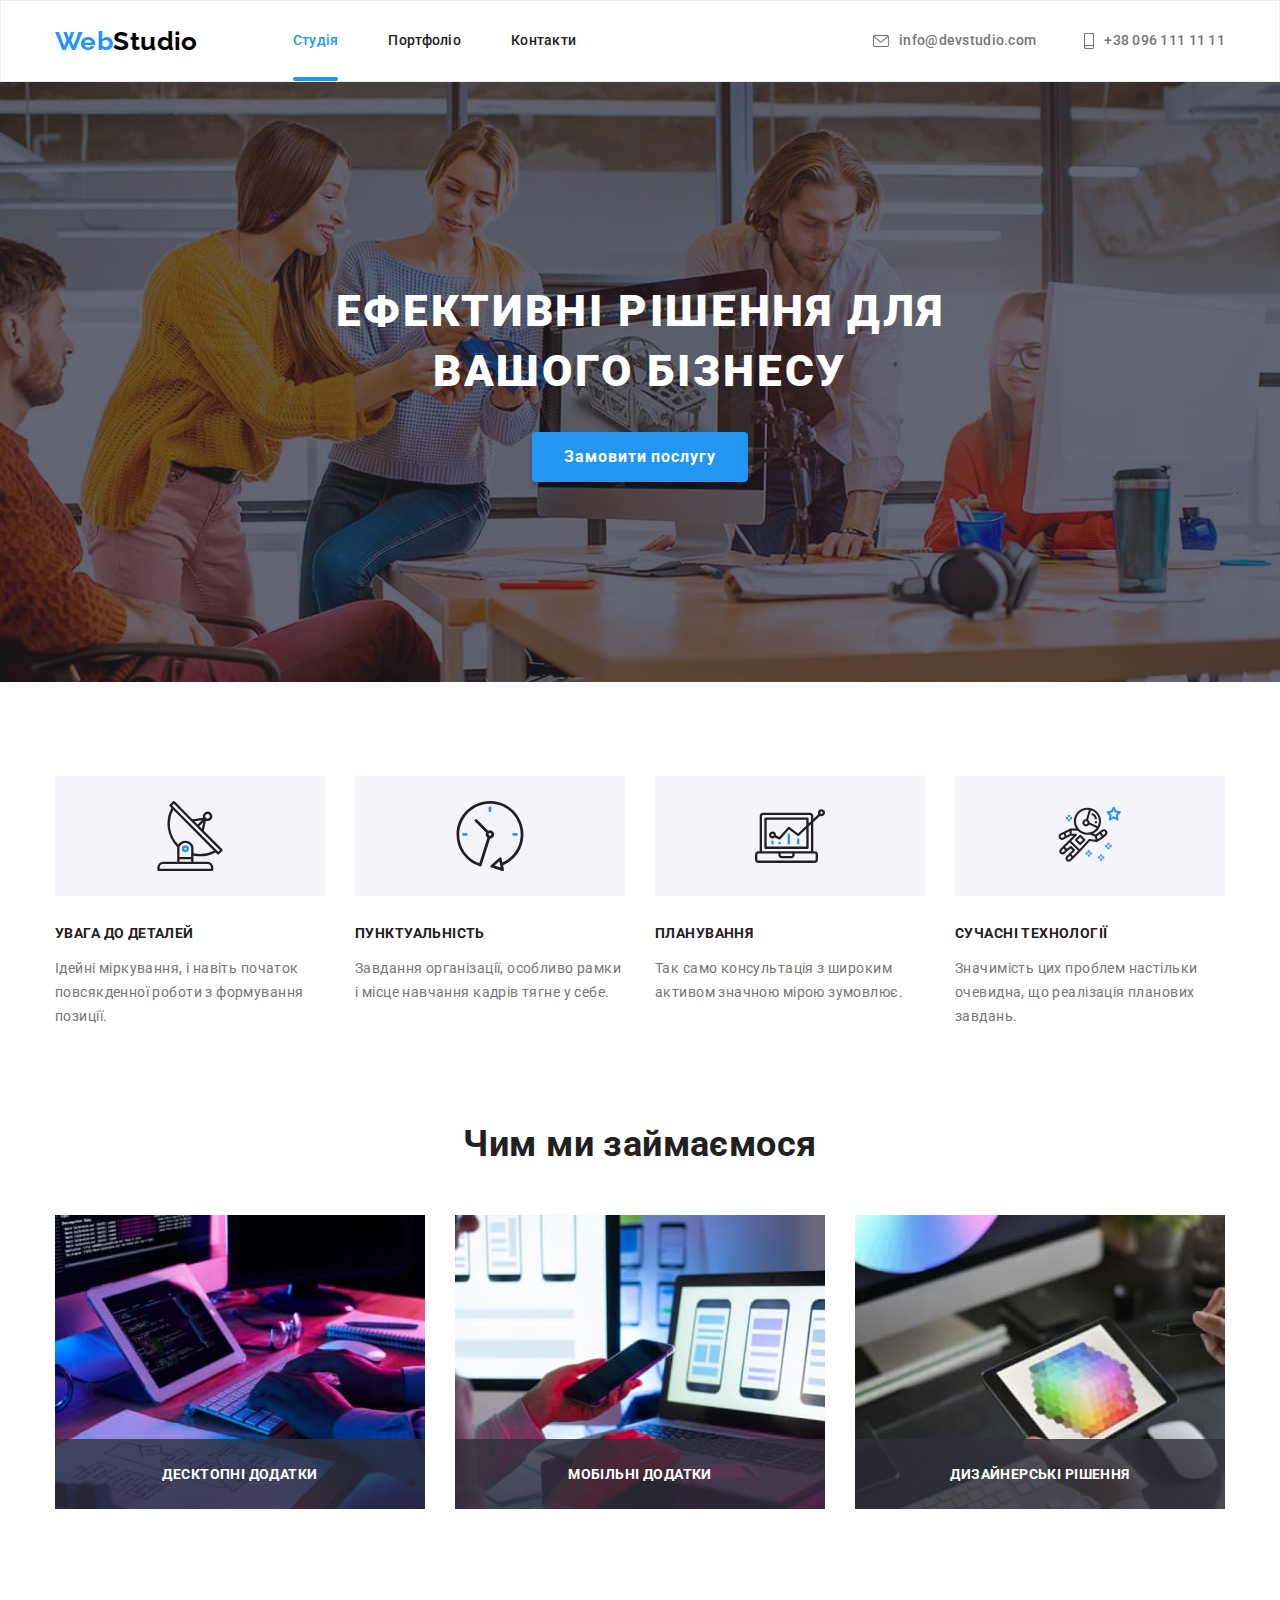
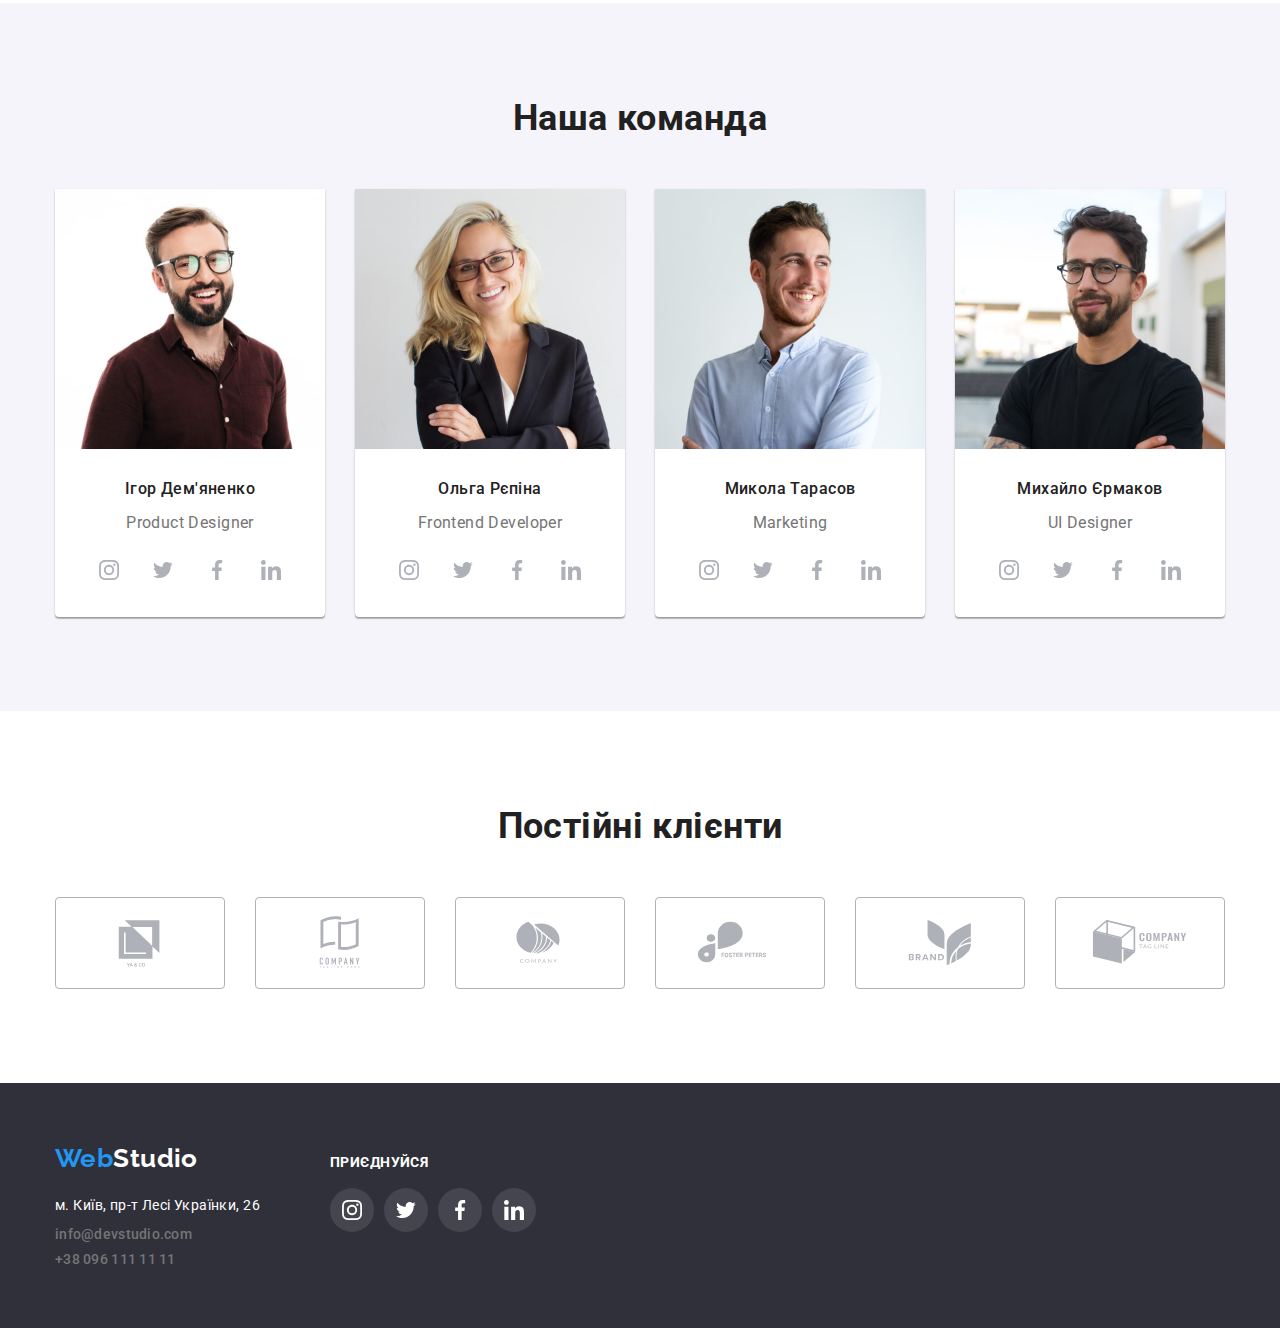
==== index.html @ 2b694356 "Оформнення модального вікна HTML" ====
<!DOCTYPE html>
<html lang="ua">
    <head>
        <meta charset="UTF-8">
        <meta http-equiv="X-UA-Compatible" content="IE=edge">
        <meta name="viewport" content="width=device-width, initial-scale=1.0">
        <title>WebStudio</title>
        <link rel="preconnect" href="https://fonts.googleapis.com">
        <link rel="preconnect" href="https://fonts.gstatic.com" crossorigin>
        <link href="https://fonts.googleapis.com/css2?family=Raleway:wght@700&family=Roboto:wght@400;500;700;900&display=swap" 
        rel="stylesheet">
        <link rel="stylesheet" href="https://cdn.jsdelivr.net/npm/modern-normalize@1.1.0/modern-normalize.min.css">
        <link rel="stylesheet" href="./css/styles.css">
    </head>
    <body>
        <!--Шапка сторінки-->
        <header class="page-header">
            <div class="header-container container page-header-container">
                <nav class="navigation">
                    <a class="logo link" href="./index.html"><span class="accent">Web</span>Studio</a>
                    <ul class="menu">
                        <li class="menu-item"><a class="menu-link link current" href="./index.html">Студія</a></li>
                        <li class="menu-item"><a class="menu-link link" href="./portfolio.html">Портфоліо</a></li>
                        <li class="menu-item"><a class="menu-link link" href="">Контакти</a></li>
                    </ul>
                </nav>
                <ul class="menu-contact">
                    <li class="contact-maill-menu"> 
                        
                        <a class="contact-maill link" href="mailto:info@devstudio.com">
                        <svg class="envelope-maill">
                            <use href="./images/icons.svg#icon-envelope"></use>
                        </svg>
                        info@devstudio.com</a>
                    </li>
                        
                    
                   
                    <li class="contact-maill-menu"> 
                        
                        <a class="contact-phone-number link" href="tel:+380961111111">
                            <svg class="envelope-phone">
                            <use href="./images/icons.svg#icon-smartphone">
    
                            </use>
                        </svg>
                        +38 096 111 11 11</a>
                    </li>
                </ul>
                   
            </div>
            
        </header>
            
        
        
        <main>
            <section class="hero section">
                <div class="container">
                    <h1 class="hero-title">Ефективні рішення для вашого бізнесу</h1>
                    <button class="modal-open-btn" type="button" data-modal-open>Замовити послугу</button> 
                </div>
                    
            </section> 
               
            
            <section class="work section">
                <div class="container">
                    <h2 class="visually-hidden" hidden>Переваги</h2>
                    <ul class="about-work">
                        <li class="about-work-title">
                            <div class="about-title-icon-fon">
                                <svg class="about-title-icon">
                                    <use href="./images/icons.svg#icon-antenna"></use>
        
                                </svg>
                            </div>
                            
                            <h3 class="about-title">Увага до деталей</h3>
                            <p class="about-text">Ідейні міркування, і навіть початок повсякденної роботи з 
                                формування позиції.</p>
                        </li>
                        <li class="about-work-title">
                            <div class="about-title-icon-fon">
                                <svg class="about-title-icon">
                                    <use href="./images/icons.svg#icon-clock"></use>
        
                                </svg>
                            </div>
                            <h3 class="about-title">Пунктуальність</h3>
                            <p class="about-text">Завдання організації, особливо рамки і місце 
                               навчання кадрів тягне у себе.</p>
                        </li>
                        <li class="about-work-title">
                            <div class="about-title-icon-fon">
                                <svg class="about-title-icon">
                                    <use href="./images/icons.svg#icon-diagram"></use>
        
                                </svg>
                            </div>
                            <h3 class="about-title">Планування</h3>
                            <p class="about-text">Так само консультація з широким активом 
                                значною мірою зумовлює.</p>
                        </li>
                        <li class="about-work-title">
                            <div class="about-title-icon-fon">
                                <svg class="about-title-icon">
                                    <use href="./images/icons.svg#icon-astronaut"></use>
        
                                </svg>
                            </div>
                            <h3 class="about-title">Сучасні технології</h3>
                            <p class="about-text">Значимість цих проблем настільки очевидна, 
                               що реалізація планових завдань.</p>
                        </li>
                    </ul>   
                </div>
                
            </section>
            
            <section class="section title-conteiner">  
                <div class="container">
                    <h2 class="section-title">Чим ми займаємося</h2>
                    <ul class="about-section-title">
                       <li class="image-picture">
                           <img class="image picture" src="./images/box-1.jpg" alt="Ноутбук" width="370" height="294">
                           <p class="overlay-text">Десктопні додатки</p>
                    
                                
                       </li>
                       <li class="image-picture">
                          <img class="image picture" src="./images/box-2.jpg" alt="Телефон" width="370" height="294">
                          <p class="overlay-text">Мобільні додатки</p>
                       </li>
                       <li class="image-picture">
                          <img class="image picture" src="./images/box-3.jpg" alt="Планшет" width="370" height="294"> 
                          <p class="overlay-text">Дизайнерські рішення</p>
                        </li>
                    </ul>
                </div> 
                
            </section>    
        
                    
            <section class="team section"> 
                <div class="container">
                    <h2 class="section-title">Наша команда</h2>
                    <ul class="team-title">
                        <li class="team-section-title">
                            <img class="image picture" src="./images/team-1.jpg" alt="Ігор Дем'яненко" width="270" height="260">
                            <h3 class="team-name">Ігор Дем'яненко</h3>
                            <p class="team-position">Product Designer</p>
                            <ul class="social-list">
                                <li class="social-list-item">
                                    <a href="" class="social-list-link">
                                        <svg aria-label="іконка інстаграм" width='20' height='20' class="social-list-icon">
                                          <use href="./images/icons.svg#icon-instagram"></use>
                                        </svg>
                                    </a>
    
                                </li>
                                <li>
                                    <a href="" class="social-list-link">
                                        <svg aria-label="іконка твіттер" width='20' height='20' class="social-list-icon">
                                          <use href="./images/icons.svg#icon-twitter"></use>
                                        </svg>
                                    </a>
                                </li>
                                <li>
                                    <a href="" class="social-list-link">
                                        <svg aria-label="іконка феусбук" width='20' height='20' class="social-list-icon">
                                          <use href="./images/icons.svg#icon-facebook"></use>
                                        </svg>
                                    </a>
                                </li>
                                <li>
                                    <a href="" class="social-list-link">
                                        <svg aria-label="іконка лінкедин" width='20' height='20' class="social-list-icon">
                                          <use href="./images/icons.svg#icon-linkedin"></use>
                                        </svg>
                                    </a>
                                </li>
    
                            </ul>
                        </li>
                        <li class="team-section-title">
                            <img class="image picture" src="./images/team-2.jpg" alt="Ольга Рєпіна" width="270" height="260">
                            <h3 class="team-name">Ольга Рєпіна</h3>
                            <p class="team-position">Frontend Developer</p>
                            <ul class="social-list">
                                <li class="social-list-item">
                                    <a href="" class="social-list-link">
                                        <svg aria-label="іконка інстаграм" width='20' height='20' class="social-list-icon">
                                          <use href="./images/icons.svg#icon-instagram"></use>
                                        </svg>
                                    </a>
    
                                </li>
                                <li>
                                    <a href="" class="social-list-link">
                                        <svg aria-label="іконка твіттер" width='20' height='20' class="social-list-icon">
                                          <use href="./images/icons.svg#icon-twitter"></use>
                                        </svg>
                                    </a>
                                </li>
                                <li>
                                    <a href="" class="social-list-link">
                                        <svg aria-label="іконка феусбук" width='20' height='20' class="social-list-icon">
                                          <use href="./images/icons.svg#icon-facebook"></use>
                                        </svg>
                                    </a>
                                </li>
                                <li>
                                    <a href="" class="social-list-link">
                                        <svg aria-label="іконка лінкедин" width='20' height='20' class="social-list-icon">
                                          <use href="./images/icons.svg#icon-linkedin"></use>
                                        </svg>
                                    </a>
                                </li>
    
                            </ul>
                        </li>
                        <li class="team-section-title">
                            <img class="image picture" src="./images/team-3.jpg" alt="Ольга Рєпіна" width="270" height="260">
                            <h3 class="team-name">Микола Тарасов</h3>
                            <p class="team-position">Marketing</p> 
                            <ul class="social-list">
                                <li class="social-list-item">
                                    <a href="" class="social-list-link">
                                        <svg aria-label="іконка інстаграм" width='20' height='20' class="social-list-icon">
                                          <use href="./images/icons.svg#icon-instagram"></use>
                                        </svg>
                                    </a>
    
                                </li>
                                <li>
                                    <a href="" class="social-list-link">
                                        <svg aria-label="іконка твіттер" width='20' height='20' class="social-list-icon">
                                          <use href="./images/icons.svg#icon-twitter"></use>
                                        </svg>
                                    </a>
                                </li>
                                <li>
                                    <a href="" class="social-list-link">
                                        <svg aria-label="іконка феусбук" width='20' height='20' class="social-list-icon">
                                          <use href="./images/icons.svg#icon-facebook"></use>
                                        </svg>
                                    </a>
                                </li>
                                <li>
                                    <a href="" class="social-list-link">
                                        <svg aria-label="іконка лінкедин" width='20' height='20' class="social-list-icon">
                                          <use href="./images/icons.svg#icon-linkedin"></use>
                                        </svg>
                                    </a>
                                </li>
    
                            </ul>
                        </li>
                        <li class="team-section-title">
                            <img class="image picture" src="./images/team-4.jpg" alt="Ольга Рєпіна" width="270" height="260">
                            <h3 class="team-name">Михайло Єрмаков</h3>
                            <p class="team-position">UI Designer</p> 
                            <ul class="social-list">
                                <li class="social-list-item">
                                    <a href="" class="social-list-link">
                                        <svg aria-label="іконка інстаграм" width='20' height='20' class="social-list-icon">
                                          <use href="./images/icons.svg#icon-instagram"></use>
                                        </svg>
                                    </a>
    
                                </li>
                                <li>
                                    <a href="" class="social-list-link">
                                        <svg aria-label="іконка твіттер" width='20' height='20' class="social-list-icon">
                                          <use href="./images/icons.svg#icon-twitter"></use>
                                        </svg>
                                    </a>
                                </li>
                                <li>
                                    <a href="" class="social-list-link">
                                        <svg aria-label="іконка феусбук" width='20' height='20' class="social-list-icon">
                                          <use href="./images/icons.svg#icon-facebook"></use>
                                        </svg>
                                    </a>
                                </li>
                                <li>
                                    <a href="" class="social-list-link">
                                        <svg aria-label="іконка лінкедин" width='20' height='20' class="social-list-icon">
                                          <use href="./images/icons.svg#icon-linkedin"></use>
                                        </svg>
                                    </a>
                                </li>
    
                            </ul> 
                        </li>
                    </ul> 
                </div>
                
            </section>     
            <section class="section">
                <div class="container">
                    <h2 class="section-title">Постійні клієнти</h2>
                    <ul class="clients-box">
                        <li class="clients">
                            <a href="" class="clients-icon-box">
                                <svg width='106' height='60' class="clients-icon">
                                    <use href="./images/icons.svg#icon-logo1"></use>
                                </svg>
                            </a>
                                
                            
                            
                        </li>
                        <li class="clients">
                            <a href="" class="clients-icon-box">
                                <svg width='106' height='60' class="clients-icon">
                                    <use href="./images/icons.svg#icon-logo2"></use>
                                </svg>
                            </a>
                        </li>
                        <li class="clients">
                            <a href="" class="clients-icon-box">
                                <svg width='106' height='60' class="clients-icon">
                                    <use href="./images/icons.svg#icon-logo3"></use>
                                </svg>
                            </a>
                        </li> 
                        <li class="clients">
                            <a href="" class="clients-icon-box">
                                <svg width='106' height='60' class="clients-icon">
                                    <use href="./images/icons.svg#icon-logo4"></use>
                                </svg>
                            </a>
                        </li> 
                        <li class="clients">
                            <a href="" class="clients-icon-box">
                                <svg width='106' height='60' class="clients-icon">
                                    <use href="./images/icons.svg#icon-logo5"></use>
                                </svg>
                            </a>
                        </li> 
                        <li class="clients">
                            <a href="" class="clients-icon-box">
                                <svg width='106' height='60' class="clients-icon">
                                    <use href="./images/icons.svg#icon-logo6"></use>
                                </svg>
                            </a>
                        </li> 
                    </ul>
                </div>
            </section>
                
                   
                
                
            
            
                
            
            
        </main>
        <!--Підвал Сторінки-->
        <footer class="footer-conteiner footer-page">
            <div class="container footer-box ">
                <div class="footer-page-box">
                    <a class="logo link footer-logo" href="./index.html"><span class="accent">Web</span>Studio</a>
                    <address class="address">
                        <ul class="contact-link">
                            <li class="maps-contact-phone">
                                <a class="maps link" href="https://goo.gl/maps/CPtrU1FHBa2aNyZL9" target="_blank" rel="noopener noreferrer nofollow">м. Київ, пр-т Лесі Українки, 26</a> 
                            </li>
                            <li class="maps-contact-phone">
                                <a class="contact-maill link" href="mailto:info@devstudio.com">info@devstudio.com</a>
                            </li>
                            <li class="maps-contact-phone">
                                <a class="contact-phone-number link" href="tel:+380961111111">+38 096 111 11 11</a>
                            </li>
                        </ul>
                    </address>  
                </div>
                <div class="footer-sociale-page-box">
                    <div class="footer-sociale-list">
                        <p class="footer-sociale">Приєднуйся</p>
                        <ul class="social-list-footer">
                            <li>
                                <a href="" class="social-list-link-footer">
                                    <svg aria-label="іконка інстаграм" width='20' height='20' class="social-list-icon-footer">
                                      <use href="./images/icons.svg#icon-instagram"></use>
                                    </svg>
                                </a> 
                            </li>
                            <li>
                                <a href="" class="social-list-link-footer">
                                    <svg aria-label="іконка твіттер" width='20' height='20' class="social-list-icon-footer">
                                      <use href="./images/icons.svg#icon-twitter"></use>
                                    </svg>
                                </a>
                            </li>
                            <li>
                                <a href="" class="social-list-link-footer">
                                    <svg aria-label="іконка феусбук" width='20' height='20' class="social-list-icon-footer">
                                      <use href="./images/icons.svg#icon-facebook"></use>
                                    </svg>
                                </a>
                            </li>
                            <li>
                                <a href="" class="social-list-link-footer">
                                    <svg aria-label="іконка лінкедин" width='20' height='20' class="social-list-icon-footer">
                                      <use href="./images/icons.svg#icon-linkedin"></use>
                                    </svg>
                                </a>
                            </li>
            
                        </ul>
                    </div>
                </div>
            </div>
            
            
        </footer>
        <div class="backdrop is-hidden" data-modal>
            <div class="modal">
                <button type="button" class="modal-close-btn" data-modal-close>
                    <svg class="modal-close-icon" width="18" height="18">
                        <use href="./images//icons.svg#icon-close"></use>
                    </svg>
                </button>
                <p class="modal-form-title">Залиште свої дані, ми вам передзвонимо</p>
                <form class="modal-form">
                    <label class="modal-form-field">
                        Ім'я
                        <input type="text" class="modal-form-input" required pattern="[a-zA-Za-яА-ЯіІїЇ]+" name="user_name" />
                    </label>
                    <label class="modal-form-field">
                        Телефон
                        <input type="tel" class="modal-form-input" required pattern="[0-9]{3}-[0-9]{3}-[0-9]{2}-[0-9]{2}"
                        title="xxx-xxx-xx-xx" 
                        name="user_phone"
                        />
                    </label>
                    <label class="modal-form-field">
                        Пошта
                        <input type="mailto" class="modal-form-input" required name="user_maill"/>
                    </label>
                    <label class="modal-form-field">
                        Коментар
                        <textarea name="user_message" class="modal-form-message" placeholder="Введіть текс" ></textarea>
                        <!-- <input type="text" class="modal-form-input" placeholder="Введіть текс" /> -->
                    </label>
                    <label class="modal-form-check-field">
                        <input type="checkbox" class="modal-form-check" name="user_policy" required />
                        Погоджуюся з розсилкою та приймаю 
                        <a href="">Умови договору</a> 
                    </label>
                    <button type="submit" class="modal-form-submit">Відправити</button>
                </form>
            </div>
    
        </div>
            
        <script src="./js/modal.js"></script>
        
    
    </body>
</html>
---- css/styles.css ----
:root {
  --primary-font: 'Roboto', sans-serif;
  --secondary-font: 'Raleway', sans-serif;
  --primary-text-color: #FFFFFF;
  --secondary-text-color: #212121;
  --primary-text-color-theme-light: #757575;
  --secondary-text-color-theme-light: #2196F3;
  --accent-color: #2F303A;
  --night-color:  #000;
  --main-color: #F5F5F5;
  --third-color: #F5F4FA;
  --icon-color: #AFB1B8;
  --transition-dur-and-func: 250ms linear;
  --transition-timing: cubic-bezier(0.4, 0, 0.2, 1);
}

h1,
h2,
h3,
p {
  margin-top: 0;
  margin-bottom: 0;
}

ul,
ol {
  margin-top: 0;
  margin-bottom: 0;
  padding-left: 0;
}

.container {
  width: 1200px;
  margin-left: auto;
  margin-right: auto;
  padding-right: 15px;
  padding-left: 15px;
}




body {
  font-family: var(--primary-font);
  font-size: 14px;
  letter-spacing: 0.03em;
  color: var(--secondary-text-color);
  background-color: var(--primary-text-color);
}


.section {
  padding-top: 94px;
  padding-bottom: 94px;
}

.picture {
  display: block;
}

.link {
  text-decoration: none; 
}
ul {
  list-style: none;
}

.logo {
  margin-right: 95px;
  font-family: var(--secondary-font);
  font-weight: 700;
  font-size: 26px;
  line-height: 1.19;
  color: var(--night-color);
}

.header-container {
  background-color: var(--primary-text-color);
 }

.page-header {
  border: 1px solid #ECECEC;
 }

.page-header-container {
  display: flex;
  align-items: center;
  justify-content: space-between; 
}

.envelope-maill {
  width: 16px;
  height: 12px;
  margin-right: 10px;
  fill: currentColor;
}





.envelope-phone {
  width: 10px;
  height: 16px;
  margin-right: 10px;
  fill: currentColor;
}

.contact-maill-menu {
  display: flex; 
  justify-content: center; 
  align-items: center; 
}


.navigation {
  display: flex;
  align-items: center;
}


.menu {
  display: flex;
  align-items: center;
}

.menu-contact {
  display: flex;
  align-items: center;
  }



.accent {
  color: var(--secondary-text-color-theme-light);
}



.menu-item:not(:last-child) {
  margin-right: 50px;
}

.menu-link {
font-family:  var(--primary-font);
font-weight: 500;
line-height: 1.14;
letter-spacing: 0.02em;
color: var(--secondary-text-color);
transition: color var(--transition-dur-and-func);
position: relative;
display: inline-block;
padding-bottom: 32px;
padding-top: 32px;
}



.menu-link:hover,
.menu-link:focus {
  color: var(--secondary-text-color-theme-light);
}

.menu-link.current::after {
  content:"";
  position: absolute;
  height: 4px;
  width: 100%;
  background-color: var(--secondary-text-color-theme-light);
  border-radius: 2px;
  bottom: 0;
  left: 0;
}

.current {
  color: var(--secondary-text-color-theme-light);
}

.button.active {
background-color: var(--secondary-text-color-theme-light);
color: var(--primary-text-color);
}

.contact-maill,
.contact-phone-number {
font-family: var(--primary-font);
font-weight: 500;
line-height: 1.14;
letter-spacing: 0.02em;
color: var(--primary-text-color-theme-light);
display: flex;
align-items: center;
transition: color var(--transition-dur-and-func);
}




.contact-maill:hover,
.contact-maill:focus,
.contact-phone-number:hover,
.contact-phone-number:focus {
color: var(--secondary-text-color-theme-light);
fill: var(--secondary-text-color-theme-light);
}

.contact-maill {
  margin-left: auto;
  margin-right: 48px;
}




.hero {
  max-width: 1600px;
  height: 600px;
  margin-left: auto;
  margin-right: auto;
  background-color: #C4C4C4; 
  background-image: linear-gradient(
    to right,
    rgba(47, 48, 58, 0.4),
    rgba(47, 48, 58, 0.4)),
    url('../images/hero.jpg');
  background-repeat: no-repeat;
  background-position: center;
  background-size: cover;
  text-align: center;
  padding-top: 200px;
  padding-bottom: 200px;
}




.hero-title {
width: 696px;
margin-left: auto;
margin-right: auto;
text-align: center;
font-family: var(--primary-font);
font-weight: 900;
font-size: 44px;
line-height:1.36;
letter-spacing: 0.06em;
text-transform: uppercase;
color: var(--primary-text-color);
}

.modal-open-btn:focus,
.modal-open-btn {
cursor: pointer;
font-family: var(--primary-font);
font-weight: 700;
font-size: 16px;
line-height: 1.88;
text-align: center;
letter-spacing: 0.06em;
color: var(--primary-text-color);
background: var(--secondary-text-color-theme-light);
box-shadow: 0px 4px 4px rgba(0, 0, 0, 0.15);
border-radius: 4px;
margin: auto;
margin-top: 30px;
}

.modal-open-btn {
  border: none;
  width: 216px;
  height: 50px;
}

.about-title-icon {
  width: 70px;
  height: 70px; 
  fill: var(--secondary-text-color);
}

.about-title-icon-fon {
  height: 120px;
  margin-bottom: 30px;
  background-color: var(--third-color);
  border-radius: 4px;
  display: flex; 
  justify-content: center; 
  align-items: center; 
}



.visually-hidden {
  position: absolute;
  width: 1px;
  height: 1px;
  margin: -1px;
  border: 0;
  padding: 0;
  
  white-space: nowrap;
  clip-path: inset(100%);
  clip: rect(0 0 0 0);
  overflow: hidden;
}

.about-work {
  display: flex;
}

.about-work-title:not(:last-child) {
  margin-right: 30px;
}

.about-work-title {
  width: 270px;
}



.about-title {
margin-bottom: 15px;
line-height: 1.14;
text-transform: uppercase;
font-size: 14px;
}

.about-text {
line-height: 1.71;
color: var(--primary-text-color-theme-light);
}

.title-conteiner {
 padding-top: 0px;
}

.about-section-title {
  display: flex;
  align-items: center;
}



.team-title {
  display: flex;
  align-items: center;
}



.image-picture:not(:last-child) {
  margin-right: 30px;
} 

.image-picture {
  position: relative;
  overflow: hidden;
}

.overlay-text {
  position: absolute;
  bottom: 0;
  left: 0; 
  
  font-family: 'Roboto';
  font-style: normal;
  font-weight: 700;
  font-size: 14px;
  line-height: 16px;
  text-align: center;
  letter-spacing: 0.03em;
  text-transform: uppercase;
  color: var(--primary-text-color);
  background-color: rgba(47, 48, 58, 0.8);
  height: 70px;
  width: 370px;
  display: flex;
  align-items: center;
  justify-content: center;
}

.team-section-title:not(:last-child) {
  margin-right: 30px;
} 

.team-section-title {
  background-color: var(--primary-text-color);
  width: 270px;
  height: 428px;
  box-shadow: 0px 1px 3px rgba(0, 0, 0, 0.12), 0px 1px 1px rgba(0, 0, 0, 0.14), 0px 2px 1px rgba(0, 0, 0, 0.2);
  border-radius: 0px 0px 4px 4px;
}






.section-title {
margin-bottom: 50px;
font-size: 36px;
line-height: 1.17;
text-align: center;
}

.team {
  background-color: var(--third-color);
}


.social-list-icon {
  fill: var(--icon-color);
  transition: fill var(--transition-dur-and-func);
}

.social-list {
  display: flex;
  justify-content: center;
  column-gap: 10px;
}

.social-list-link {
  display: flex;
  align-items: center;
  justify-content: center;
  width: 44px;
  height: 44px;
  border-radius: 50%;
  background-color: var(--primary-text-color);
  transition: background-color var(--transition-dur-and-func);
}

.social-list-link:hover,
.social-list-link:focus {
  background-color: var(--secondary-text-color-theme-light);
}



.social-list-link:hover .social-list-icon,
.social-list-link:focus .social-list-icon {
  fill: var(--primary-text-color);
}


.team-name {
padding-top: 30px;
margin-bottom: 15px;
font-weight: 500;
font-size: 16px;
line-height: 1.19;
text-align: center;
}

.team-position {
/* padding-bottom: 30px; */
font-size: 16px;
line-height: 1.19;
text-align: center;
color: var(--primary-text-color-theme-light);
margin-bottom: 16px;
}

.clients-box {
  display: flex;
  align-items: center;
}

.clients-icon-box {
  width: 170px;
  height: 92px;
  border: 1px solid #AFB1B8;
  border-radius: 4px; 
  display: flex;
  align-items: center;
  justify-content: center;
  color: var(--icon-color);
  transition: color var(--transition-dur-and-func);
  transition: border-color var(--transition-dur-and-func);
}


.clients-icon-box:hover,
.clients-icon-box:focus {
  color: var(--secondary-text-color-theme-light);
  border-color: var(--secondary-text-color-theme-light);
  transition: color var(--transition-dur-and-func), 
  border-color var(--transition-dur-and-func);
}



.clients:not(:last-child) {
  margin-right: 30px;
}

.clients-icon {
  display: flex;
  align-items: center;
  justify-content: center;
  fill: currentColor;
}





.footer-box {
  display: flex;
  align-items: baseline;
}


.footer-page {
  background-color: var(--accent-color);
}



/* 
.footer-sociale-list {
  padding-top: 79px;
  padding-bottom: 100px;
} */

.address {
  font-style: normal;
}




.footer-logo {
  color: var(--primary-text-color);
  margin-bottom: 20px;
  margin-right: 0;
  display: block;
}



.footer-conteiner {
  background-color: var(--accent-color);
  padding-bottom: 60px;
  padding-top: 60px;
}



.maps {
font-weight: 400;
line-height: 1.71;
color: var(--primary-text-color);
}

.maps-contact-phone:not(:last-child) {
  margin-bottom: 9px;
}

.footer-sociale-page-box {
  margin-left: 70px;
}



.footer-sociale {
  color: var(--primary-text-color); 
  font-family: 'Roboto';
  font-style: normal;
  font-weight: 700;
  font-size: 14px;
  line-height: 16px;
  letter-spacing: 0.03em;
  margin-bottom: 18.25px;
  text-transform: uppercase;
  display: block;
}



.social-list-icon-footer {
  fill: var(--primary-text-color);
  transition: fill var(--transition-dur-and-func);
  transition-timing-function: var(--transition-timing); 
}

.social-list-footer {
  display: flex;
  justify-content: center;
  column-gap: 10px;
}

.social-list-link-footer {
  display: flex;
  align-items: center;
  justify-content: center;
  width: 44px;
  height: 44px;
  border-radius: 50%;
  background-color: rgba(255, 255, 255, 0.1);
  transition: background-color var(--transition-dur-and-func);
}

.social-list-link-footer:hover,
.social-list-link-footer:focus {
  background-color: var(--secondary-text-color-theme-light);
}

.social-list-link-footer:hover .social-list-icon-footer,
.social-list-link-footer:focus .social-list-icon-footer {
  fill: var(--primary-text-color);
}

.btn {
cursor: pointer;
font-family: var(--primary-font);
font-weight: 500;
font-size: 16px;
line-height: 1.6;
text-align: center;
border: none;
padding: 6px 22px;
border-radius: 4px;
transition: color var(--transition-dur-and-func), 
background-color var(--transition-dur-and-func), 
box-shadow var(--transition-dur-and-func);
}

.btn:focus,
.btn:hover {
  color: var(--primary-text-color);
  background-color: var(--secondary-text-color-theme-light);
  box-shadow: 0px 3px 1px rgba(0, 0, 0, 0.1), 0px 1px 2px rgba(0, 0, 0, 0.08), 0px 2px 2px rgba(0, 0, 0, 0.12);
  border-radius: 4px;
}

.btn-button {
  display: flex;
  justify-content: center;
  margin-bottom: 50px;
}

  
.text-container {
  background-color: var(--primary-text-color);
  border: 1px solid #EEEEEE;
  width: calc((100% - 60px) / 3);
}

.text-project-title {
 padding: 24px;
}

.picture {
  max-width: 100%;
  height: auto;
}



.section-main-container {
  padding-left: auto;
  padding-right: auto;
}

.btn-active:not(:last-child) {
  margin-right: 10px;
}

.btn-active {
  transition: background-color var(--transition-dur-and-func);
  transition-timing-function: var(--transition-timing) 
}

.project-list {
  display: flex;
  flex-wrap: wrap;
  gap: 30px;
}

.text-container:hover {
  cursor: pointer;
  box-shadow: 0px 4px 4px rgba(0, 0, 0, 0.25);
}





.active {
  background-color: var(--secondary-text-color-theme-light);
  color: var(--primary-text-color);
}

.project-title {
font-size: 18px;
line-height: 2;
letter-spacing: 0.06em;
margin-bottom: 4px;
color: var(--secondary-text-color); 
}

.text-container-title {
  text-decoration: none;
}



.tagline {
font-size: 16px;
line-height: 1.88;
color: var(--primary-text-color-theme-light);
}

.overlay-picture {
  position: relative;
  overflow: hidden;
}

.overlay {
  position: absolute;
  top: 0;
  left: 0;
  background-color: rgba(33, 150, 243, 0.9);
  color: var(--primary-text-color);
  padding: 63px 24px;
  font-family: 'Roboto';
  font-style: normal;
  font-weight: 400;
  font-size: 18px;
  line-height: 28px;
  letter-spacing: 0.03em;
  height: 100%;
  width: 100%;
  /* overflow: auto; */
  transform: translateY(100%);
  transition: transform 250ms linear;
}

.text-container-title:hover .overlay,
.text-container-title:focus .overlay {
  transform: translateY(0%)
}

.backdrop {
  position: fixed;
  top: 0;
  left: 0;
  z-index: 100;
  width: 100%;
  height: 100%;
  background-color: rgba(0, 0, 0, 0.2);
  opacity: 1;
  visibility: visible;
  pointer-events: auto;
  transition: opacity 250ms ease, visibility 250ms ease;
}

.backdrop.is-hidden {
  visibility: hidden;
  opacity: 0;
  pointer-events: none;
}

.modal {
  position: absolute;
  top: 50%;
  left: 50%;
  transform: translate(-50%, -50%);
  width: 528px;
  height: 581px;
  background-color: var(--primary-text-color);
  box-shadow: 0px 1px 3px rgba(0, 0, 0, 0.12), 0px 1px 1px rgba(0, 0, 0, 0.14), 0px 2px 1px rgba(0, 0, 0, 0.2);
  border-radius: 4px;
}

.modal-close-btn {
  position: absolute;
  top: 8px;
  right: 8px;
  display: flex;
  align-items: center;
  justify-content: center;
  background-color: transparent;
  border: 1px solid rgba(0, 0, 0, 0.1);
  /* box-shadow: 0px 4px 4px rgba(0, 0, 0, 0.25); */
  border-radius: 50%;
  width: 30px;
  height: 30px;
  padding: 0;
 
}

.modal-close-btn:hover {
  box-shadow: 0px 4px 4px rgba(0, 0, 0, 0.25);
  fill: var(--secondary-text-color-theme-light);
  cursor: pointer;
}
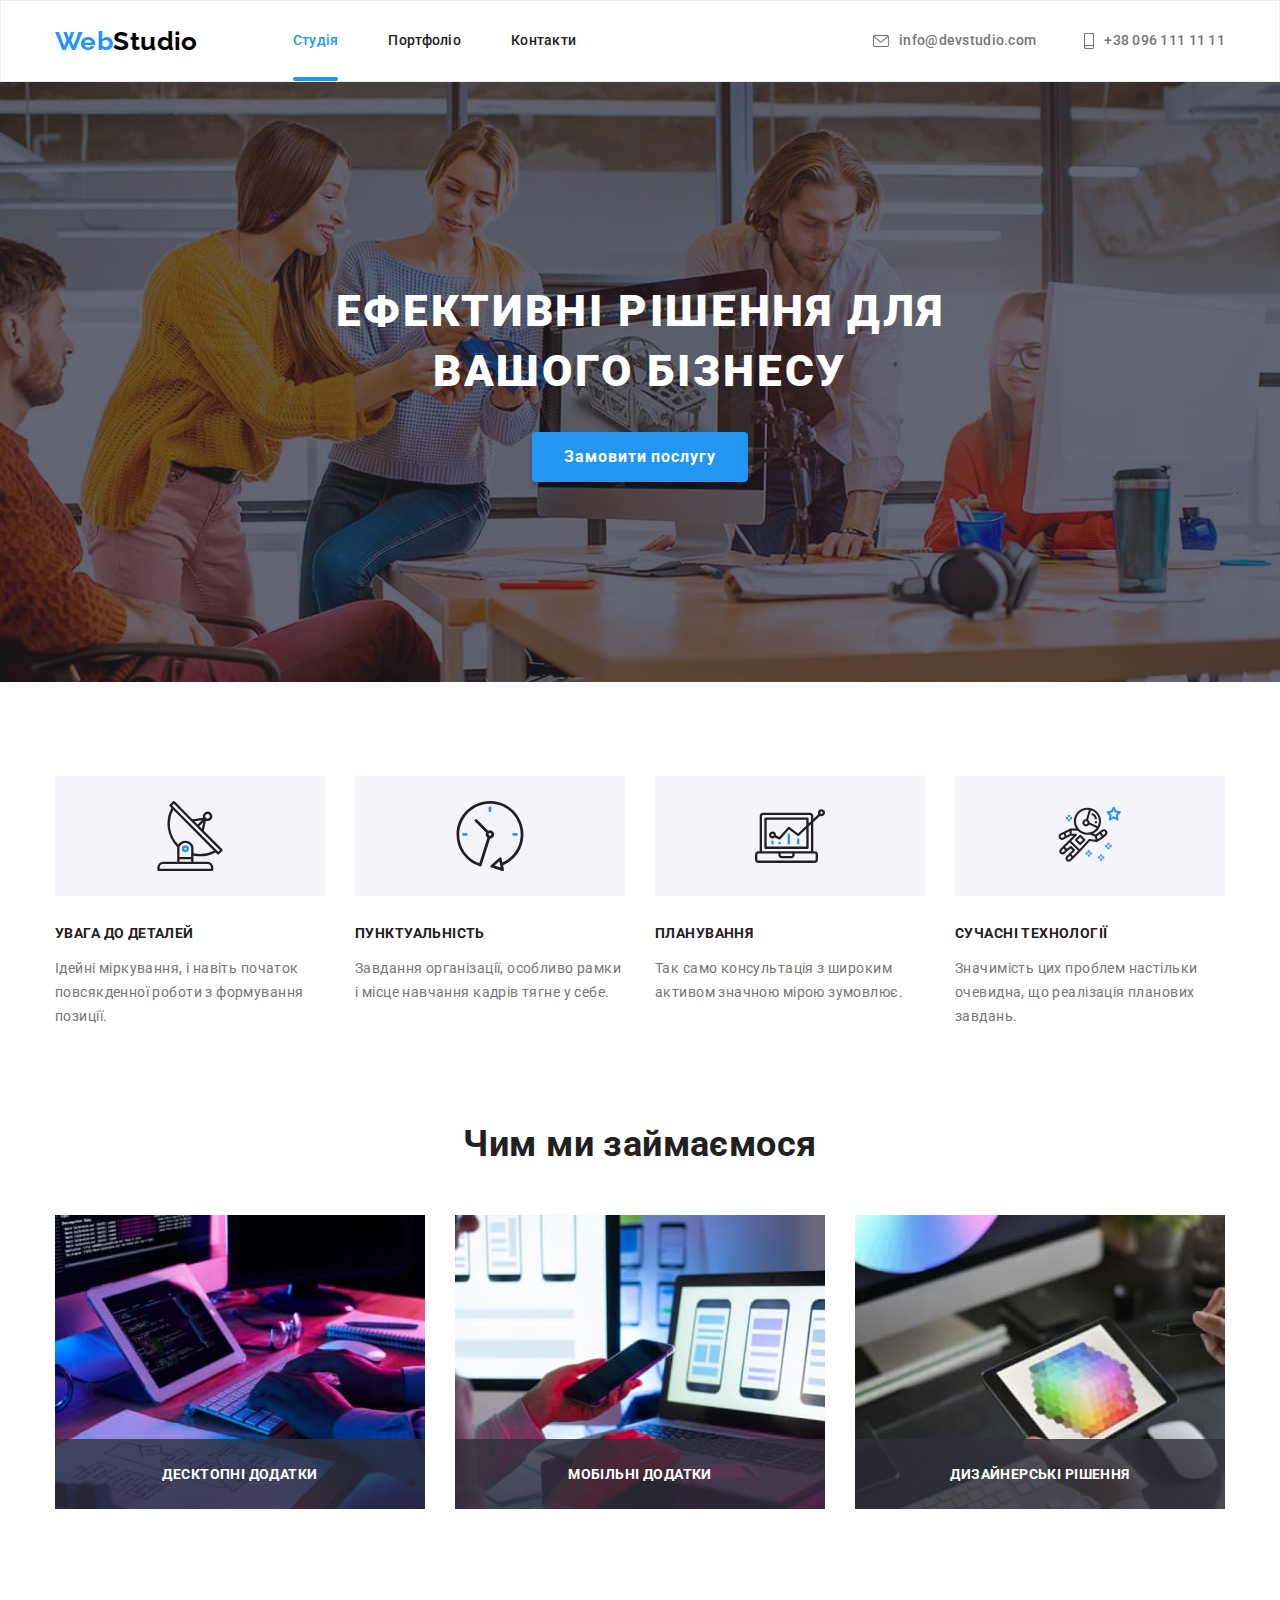
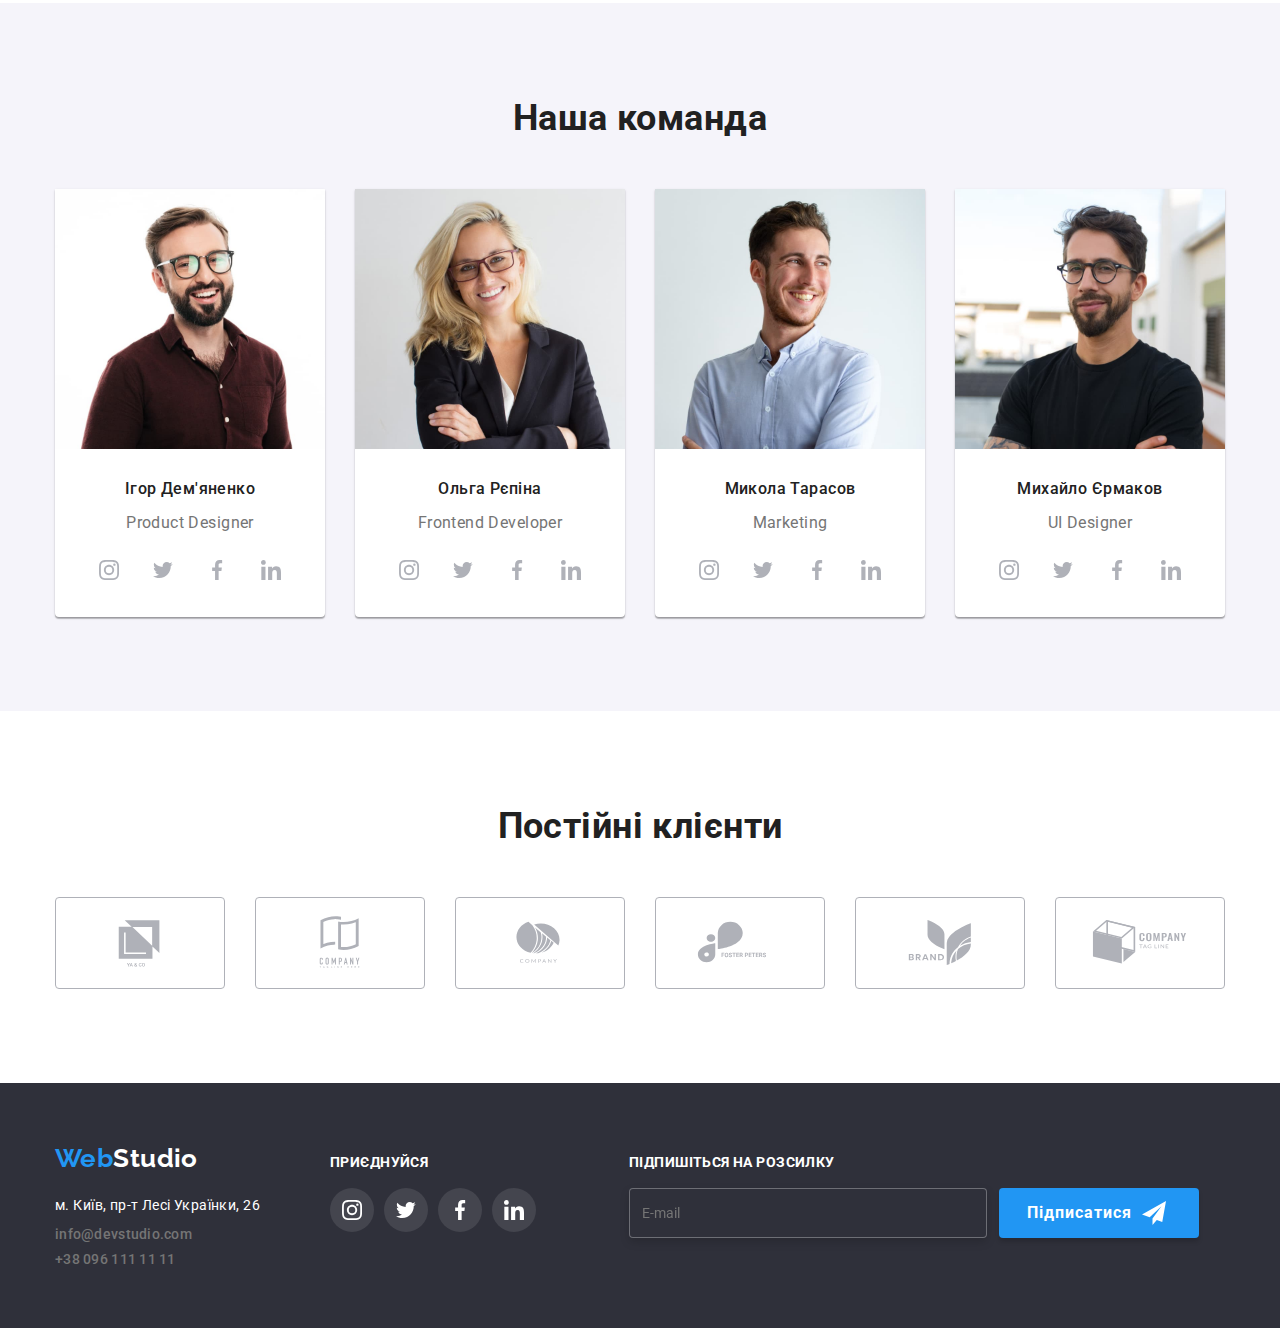
==== commit 82c33d61: "оновлення підвалу" ====
--- a/index.html
+++ b/index.html
@@ -415,6 +415,21 @@
                         </ul>
                     </div>
                 </div>
+                <div class="footer-sociale-list-footer">
+                    <p class="modal-form-title-footer">Підпишіться на розсилку</p>
+                    <form class="modal-form-footer">
+                        <label class="modal-form-field-footer">
+                            <input type="text" class="modal-form-input-footer" placeholder="E-mail">
+                            
+                        </label>
+                        <button type="button" class="modal-form-submit-foote">Підписатися
+                            <svg class="modal-close-icon-footer" width="24" height="24">
+                                <use href="./images//icons.svg#icon-icon-send"></use>
+                            </svg>
+                        </button>
+                        
+                    </form>
+                </div>
             </div>
             
             
@@ -429,29 +444,54 @@
                 <p class="modal-form-title">Залиште свої дані, ми вам передзвонимо</p>
                 <form class="modal-form">
                     <label class="modal-form-field">
-                        Ім'я
-                        <input type="text" class="modal-form-input" required pattern="[a-zA-Za-яА-ЯіІїЇ]+" name="user_name" />
+                        <span class="modal-form-field-desc">Ім'я</span>
+                        <span class="modal-form-input-wrapper">
+                            <input type="text" class="modal-form-input" required pattern="[a-zA-Za-яА-ЯіІїЇ]+" name="user_name" 
+                        />
+                        <svg width='18' height='18' class="modal-form-input-icon">
+                            <use href="./images/icons.svg#icon-person-black"></use>
+                        </svg>
+
+                    </span>
+                        
                     </label>
                     <label class="modal-form-field">
-                        Телефон
-                        <input type="tel" class="modal-form-input" required pattern="[0-9]{3}-[0-9]{3}-[0-9]{2}-[0-9]{2}"
-                        title="xxx-xxx-xx-xx" 
-                        name="user_phone"
+                        <span class="modal-form-field-desc">Телефон</span>
+                        <span class="modal-form-input-wrapper">
+                            <input type="tel" class="modal-form-input" required pattern="[0-9]{3}-[0-9]{3}-[0-9]{2}-[0-9]{2}"
+                               title="xxx-xxx-xx-xx" 
+                               name="user_phone"
                         />
+                        <svg width='18' height='18' class="modal-form-input-icon">
+                            <use href="./images/icons.svg#icon-phone-black"></use>
+                        </svg>
+
+                        </span>
+                        
                     </label>
                     <label class="modal-form-field">
-                        Пошта
-                        <input type="mailto" class="modal-form-input" required name="user_maill"/>
+                        <span class="modal-form-field-desc">Пошта</span>
+                        <span class="modal-form-input-wrapper">
+                            <input type="mailto" class="modal-form-input" required name="user_maill"/>
+                            <svg width='18' height='18' class="modal-form-input-icon">
+                                <use href="./images/icons.svg#icon-email-black"></use>
+                            </svg>
+                        </span>
+                        
                     </label>
                     <label class="modal-form-field">
-                        Коментар
+                        <span class="modal-form-field-desc">Коментар</span>
                         <textarea name="user_message" class="modal-form-message" placeholder="Введіть текс" ></textarea>
                         <!-- <input type="text" class="modal-form-input" placeholder="Введіть текс" /> -->
                     </label>
                     <label class="modal-form-check-field">
                         <input type="checkbox" class="modal-form-check" name="user_policy" required />
-                        Погоджуюся з розсилкою та приймаю 
-                        <a href="">Умови договору</a> 
+                        <svg  class="modal-form-own-checkbox">
+                            <use width='16' height='15' class="modal-form-own-checkbox-icon" href="./images/icons.svg#icon-vector"></use>
+                        </svg>
+                        <span class="modal-form-own-checkbox-text">Погоджуюся з розсилкою та приймаю &nbsp;</span>
+                       
+                        <a class="modal-form-own-checkbox-contract" href="">Умови договору</a> 
                     </label>
                     <button type="submit" class="modal-form-submit">Відправити</button>
                 </form>
--- a/css/styles.css
+++ b/css/styles.css
@@ -608,6 +608,66 @@
 .social-list-link-footer:hover .social-list-icon-footer,
 .social-list-link-footer:focus .social-list-icon-footer {
   fill: var(--primary-text-color);
+}
+
+
+.modal-form-title-footer {
+  color: var(--primary-text-color); 
+  font-family: 'Roboto';
+  font-style: normal;
+  font-weight: 700;
+  font-size: 14px;
+  line-height: 16px;
+  letter-spacing: 0.03em;
+  margin-bottom: 18.25px;
+  text-transform: uppercase;
+  display: block; 
+}
+
+.modal-form-input-footer {
+  width: 358px;
+  height: 50px;
+  border: 1px solid rgba(255, 255, 255, 0.3);
+  filter: drop-shadow(0px 4px 4px rgba(0, 0, 0, 0.15));
+  border-radius: 4px;
+  background-color: var(--accent-color);
+  padding-left: 12px;
+}
+
+.modal-form-submit-foote {
+  width: 200px;
+  height: 50px;
+  margin-left: 12px;
+  background-color: var(--secondary-text-color-theme-light);
+  box-shadow: 0px 4px 4px rgba(0, 0, 0, 0.15);
+  border-radius: 4px; 
+  cursor: pointer;
+  border: none;
+  font-family: 'Roboto';
+  font-style: normal;
+  font-weight: 700;
+  display: flex;
+  font-size: 16px;
+  line-height: 30px;
+  align-items: center;
+  text-align: center;
+  letter-spacing: 0.06em;
+  color: var(--primary-text-color);
+  padding: 10px 28px;
+}
+
+.modal-form-footer {
+  display: flex;
+}
+
+
+.modal-close-icon-footer {
+ margin-left: 10px;
+
+}
+
+.footer-sociale-list-footer {
+  margin-left: 93px;
 }
 
 .btn {
@@ -771,6 +831,7 @@
   background-color: var(--primary-text-color);
   box-shadow: 0px 1px 3px rgba(0, 0, 0, 0.12), 0px 1px 1px rgba(0, 0, 0, 0.14), 0px 2px 1px rgba(0, 0, 0, 0.2);
   border-radius: 4px;
+  padding: 40px;
 }
 
 .modal-close-btn {
@@ -795,3 +856,181 @@
   fill: var(--secondary-text-color-theme-light);
   cursor: pointer;
 }
+
+.modal-form-title {
+  font-family: 'Roboto';
+  font-style: normal;
+  font-weight: 700;
+  font-size: 20px;
+  line-height: 23px;
+  text-align: center;
+  letter-spacing: 0.03em;
+  margin-bottom: 12px;
+  color: var(--secondary-text-color);
+}
+
+.modal-form {
+  display: flex;
+  flex-direction: column;
+}
+
+.modal-form-input {
+  width: 100%;
+  height: 40px;
+  border: 1px solid rgba(33, 33, 33, 0.2);
+  border-radius: 4px;
+  padding-left: 42px;
+  transition: border-color var(--transition-dur-and-func);
+}
+
+.modal-form-input:focus {
+  outline: none;
+  border-color: var(--secondary-text-color-theme-light);
+}
+
+.modal-form-field-desc {
+  font-family: 'Roboto';
+  font-style: normal;
+  font-weight: 400;
+  font-size: 12px;
+  line-height: 14px;
+  letter-spacing: 0.01em;
+  color: var(--primary-text-color-theme-light);
+  display: block;
+  margin-bottom: 4px;
+}
+
+.modal-form-field {
+  margin-bottom: 10px;
+}
+
+.modal-form-input-icon {
+  display: block;
+  position: absolute;
+  top: 50%;
+  left: 12px;
+  transform: translateY(-50%);
+  transition: fill var(--transition-dur-and-func);
+}
+
+.modal-form-input-wrapper {
+  position: relative;
+  display: block;
+}
+
+.modal-form-input:focus + .modal-form-input-icon {
+ fill: var(--secondary-text-color-theme-light);
+}
+
+.modal-form-message {
+  width: 100%;
+  height: 120px;
+  border: 1px solid rgba(33, 33, 33, 0.2);
+  border-radius: 4px;
+  padding: 12px 16px;
+  resize: none;
+  transition: border-color var(--transition-dur-and-func);
+}
+
+
+.modal-form-check {
+  position: absolute;
+  appearance: none;
+}
+
+.modal-form-check-field {
+  display: flex;
+  margin-top: 20px;
+  margin-bottom: 30px;
+  margin-left: auto;
+  margin-right: auto;
+  align-items: center;
+  text-align: center;
+}
+
+.modal-form-message:focus {
+  outline: none;
+  border-color: var(--secondary-text-color-theme-light);
+}
+
+.modal-form-message::placeholder {
+  font-family: 'Roboto';
+  font-style: normal;
+  font-weight: 400;
+  font-size: 12px;
+  line-height: 14px;
+  letter-spacing: 0.01em;
+  color: rgba(117, 117, 117, 0.5);
+}
+
+.modal-form-own-checkbox {
+  border: 2px solid #212121;
+  border-radius: 2px;
+  width: 16px;
+  height: 15px;
+  margin-right: 8.38px;
+}
+
+.modal-form-own-checkbox-icon {
+  display: none;
+  
+}
+
+
+
+.modal-form-check:checked + .modal-form-own-checkbox {
+  background-color: var(--secondary-text-color-theme-light);
+  border-color: var(--secondary-text-color-theme-light);
+}
+
+.modal-form-check:checked + .modal-form-own-checkbox .modal-form-own-checkbox-icon {
+  display: block;
+}
+
+/* .modal-form-check:focus + .modal-form-own-checkbox {
+  box-shadow: 0 0 0 2px rgba(0, 0, 255, 0.5); 
+} */
+
+.modal-form-submit {
+ width: 200px;
+ height: 50px;
+ align-self: center;
+ padding: 10px 52px;
+ border-color: var(--secondary-text-color-theme-light);
+ color: var(--primary-text-color);
+ background-color: var(--secondary-text-color-theme-light);
+ box-shadow: 0px 4px 4px rgba(0, 0, 0, 0.15);
+ border-radius: 4px;
+ font-family: 'Roboto';
+ font-style: normal;
+ font-weight: 700;
+ font-size: 16px;
+ line-height: 30px;
+
+ display: flex;
+ align-items: center;
+ text-align: center;
+ letter-spacing: 0.06em;
+ cursor: pointer;
+}
+
+.modal-form-own-checkbox-text {
+  font-family: 'Roboto';
+  font-style: normal;
+  font-weight: 400;
+  font-size: 14px;
+  line-height: 24px;
+  letter-spacing: 0.03em;
+  color: var(--primary-text-color-theme-light);
+}
+
+.modal-form-own-checkbox-contract {
+  font-family: 'Roboto';
+  font-style: normal;
+  font-weight: 400;
+  font-size: 14px;
+  line-height: 24px;
+  letter-spacing: 0.03em;
+  text-decoration-line: underline;
+  color: var(--secondary-text-color-theme-light);
+}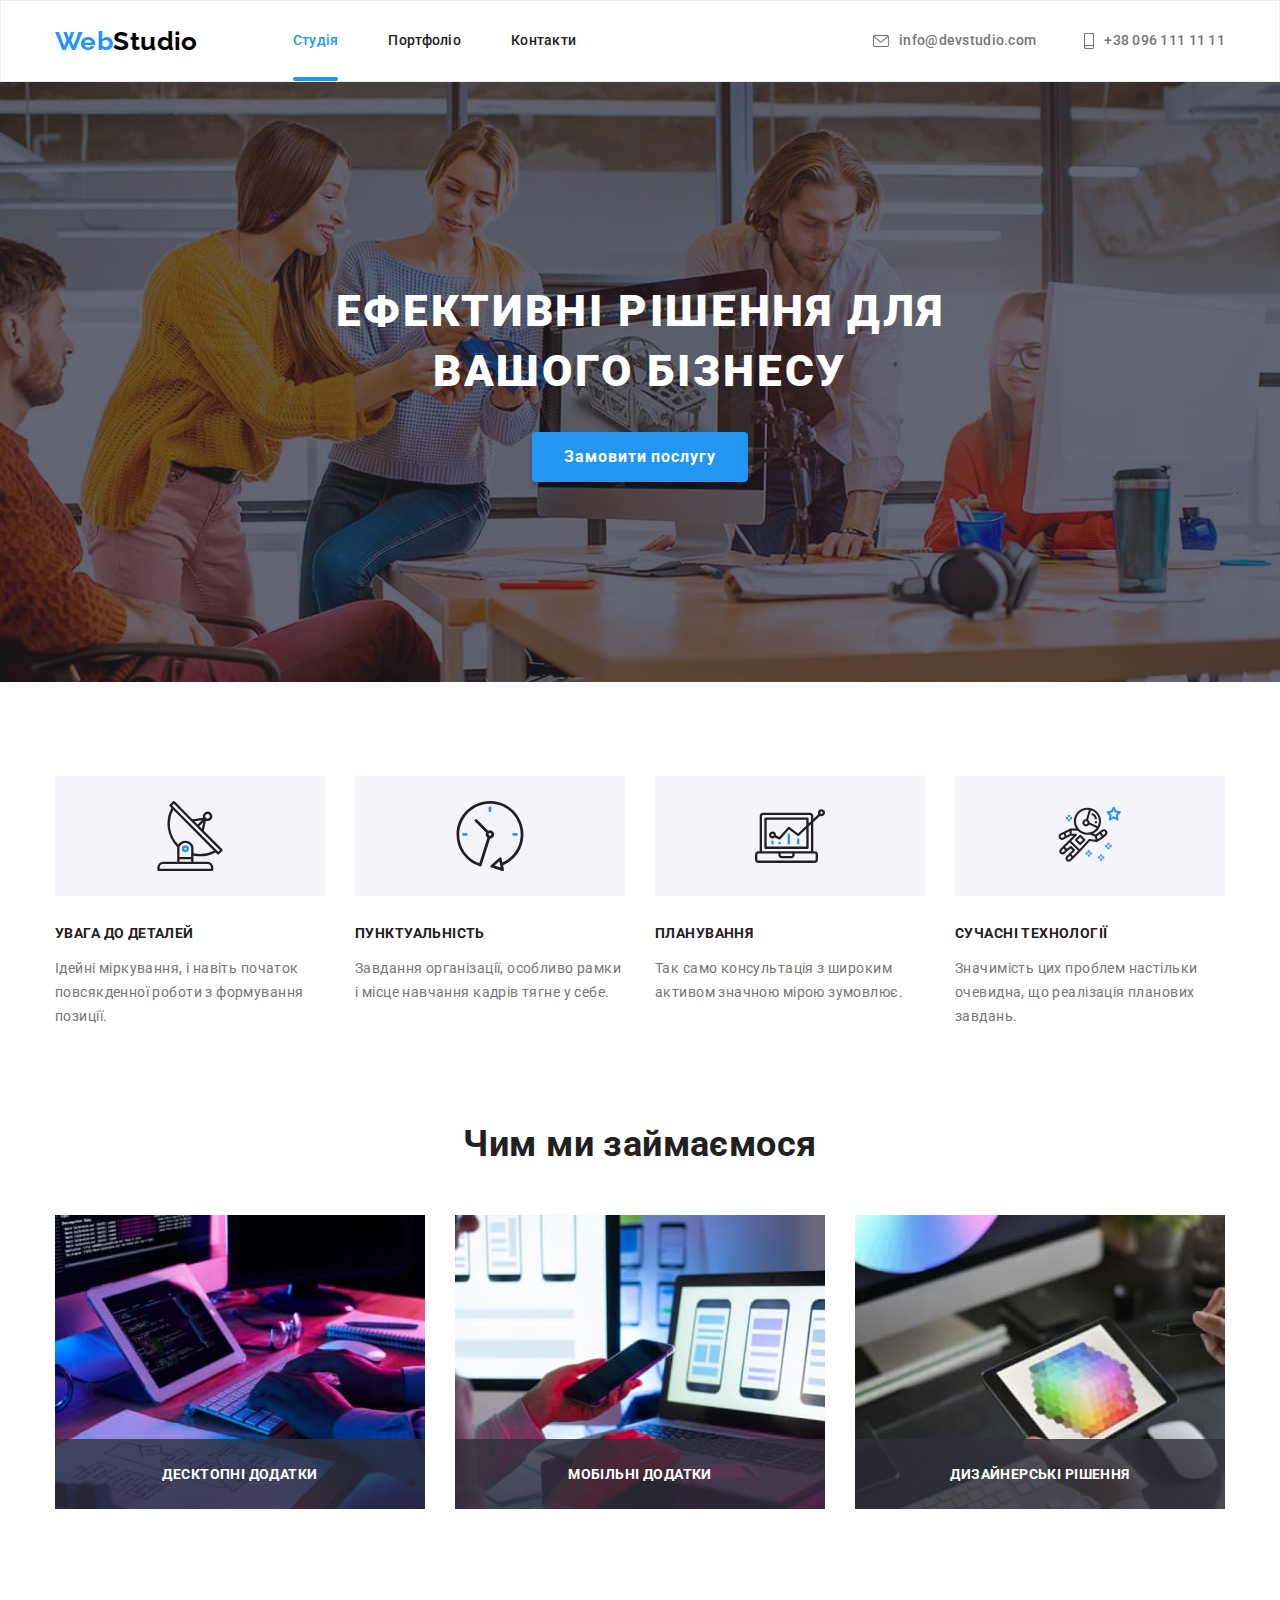
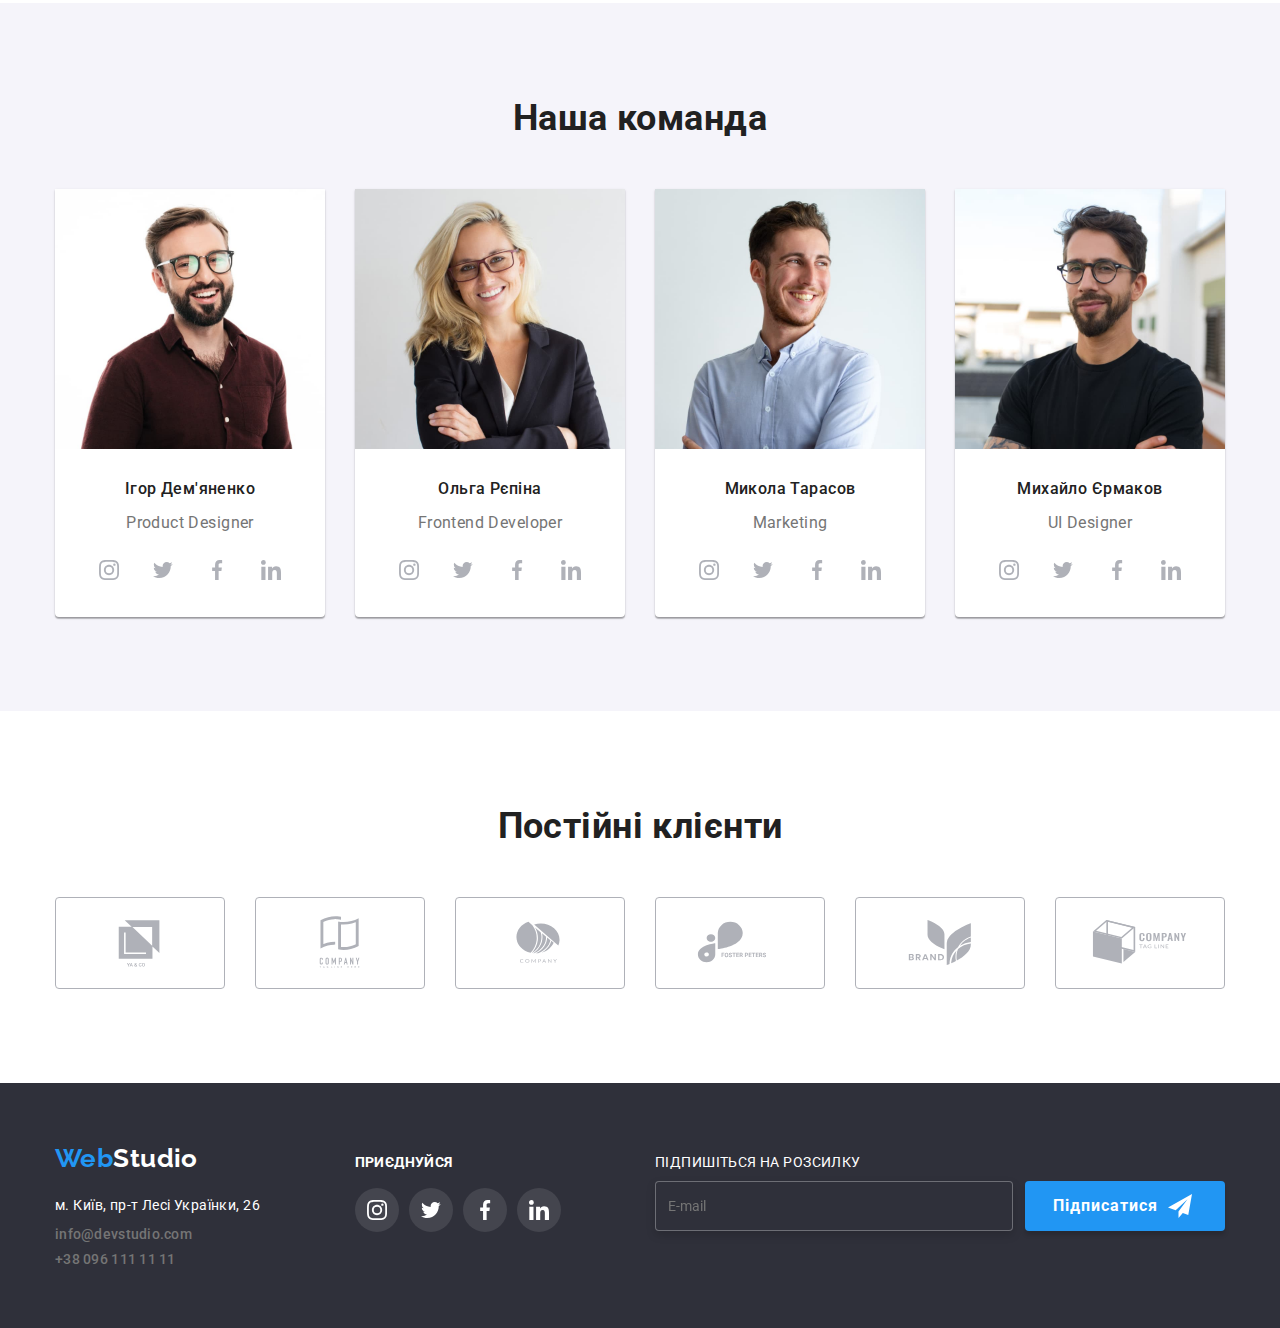
==== commit b9132e00: "модальне вікно/футер" ====
--- a/index.html
+++ b/index.html
@@ -419,10 +419,10 @@
                     <p class="modal-form-title-footer">Підпишіться на розсилку</p>
                     <form class="modal-form-footer">
                         <label class="modal-form-field-footer">
-                            <input type="text" class="modal-form-input-footer" placeholder="E-mail">
+                            <input type="text" class="modal-form-input-footer" placeholder="E-mail" name="user_maill" />
                             
                         </label>
-                        <button type="button" class="modal-form-submit-foote">Підписатися
+                        <button type="submit" class="modal-form-submit-foote">Підписатися
                             <svg class="modal-close-icon-footer" width="24" height="24">
                                 <use href="./images//icons.svg#icon-icon-send"></use>
                             </svg>
@@ -479,7 +479,7 @@
                         </span>
                         
                     </label>
-                    <label class="modal-form-field">
+                    <label class="modal-form-field modal-form-field-desc-message">
                         <span class="modal-form-field-desc">Коментар</span>
                         <textarea name="user_message" class="modal-form-message" placeholder="Введіть текс" ></textarea>
                         <!-- <input type="text" class="modal-form-input" placeholder="Введіть текс" /> -->
--- a/css/styles.css
+++ b/css/styles.css
@@ -507,6 +507,7 @@
 .footer-box {
   display: flex;
   align-items: baseline;
+  justify-content: space-between;
 }
 
 
@@ -556,9 +557,9 @@
   margin-bottom: 9px;
 }
 
-.footer-sociale-page-box {
+/* .footer-sociale-page-box {
   margin-left: 70px;
-}
+} */
 
 
 
@@ -613,12 +614,10 @@
 
 .modal-form-title-footer {
   color: var(--primary-text-color); 
-  font-family: 'Roboto';
-  font-style: normal;
-  font-weight: 700;
+  
   font-size: 14px;
-  line-height: 16px;
-  letter-spacing: 0.03em;
+  line-height: 1.14px;
+ 
   margin-bottom: 18.25px;
   text-transform: uppercase;
   display: block; 
@@ -648,7 +647,7 @@
   font-weight: 700;
   display: flex;
   font-size: 16px;
-  line-height: 30px;
+  line-height: 1.88;
   align-items: center;
   text-align: center;
   letter-spacing: 0.06em;
@@ -666,9 +665,9 @@
 
 }
 
-.footer-sociale-list-footer {
+/* .footer-sociale-list-footer {
   margin-left: 93px;
-}
+} */
 
 .btn {
 cursor: pointer;
@@ -827,7 +826,7 @@
   left: 50%;
   transform: translate(-50%, -50%);
   width: 528px;
-  height: 581px;
+  /* height: 581px; */
   background-color: var(--primary-text-color);
   box-shadow: 0px 1px 3px rgba(0, 0, 0, 0.12), 0px 1px 1px rgba(0, 0, 0, 0.14), 0px 2px 1px rgba(0, 0, 0, 0.2);
   border-radius: 4px;
@@ -858,13 +857,11 @@
 }
 
 .modal-form-title {
-  font-family: 'Roboto';
   font-style: normal;
   font-weight: 700;
   font-size: 20px;
-  line-height: 23px;
+  line-height: 1.2;
   text-align: center;
-  letter-spacing: 0.03em;
   margin-bottom: 12px;
   color: var(--secondary-text-color);
 }
@@ -889,11 +886,8 @@
 }
 
 .modal-form-field-desc {
-  font-family: 'Roboto';
-  font-style: normal;
-  font-weight: 400;
   font-size: 12px;
-  line-height: 14px;
+  line-height: 1.17;
   letter-spacing: 0.01em;
   color: var(--primary-text-color-theme-light);
   display: block;
@@ -902,6 +896,10 @@
 
 .modal-form-field {
   margin-bottom: 10px;
+}
+
+.modal-form-field-desc-message {
+  margin-bottom: 20px;
 }
 
 .modal-form-input-icon {
@@ -923,6 +921,7 @@
 }
 
 .modal-form-message {
+  display: block;
   width: 100%;
   height: 120px;
   border: 1px solid rgba(33, 33, 33, 0.2);
@@ -940,12 +939,10 @@
 
 .modal-form-check-field {
   display: flex;
-  margin-top: 20px;
   margin-bottom: 30px;
-  margin-left: auto;
-  margin-right: auto;
   align-items: center;
   text-align: center;
+  justify-content: center;
 }
 
 .modal-form-message:focus {
@@ -980,7 +977,8 @@
 
 .modal-form-check:checked + .modal-form-own-checkbox {
   background-color: var(--secondary-text-color-theme-light);
-  border-color: var(--secondary-text-color-theme-light);
+  border: none;
+  transition: background-color var(--transition-dur-and-func);
 }
 
 .modal-form-check:checked + .modal-form-own-checkbox .modal-form-own-checkbox-icon {
@@ -988,10 +986,12 @@
 }
 
 /* .modal-form-check:focus + .modal-form-own-checkbox {
-  box-shadow: 0 0 0 2px rgba(0, 0, 255, 0.5); 
+  background-color: var(--secondary-text-color-theme-light);
+  border: none;
 } */
 
 .modal-form-submit {
+ border: none;
  width: 200px;
  height: 50px;
  align-self: center;
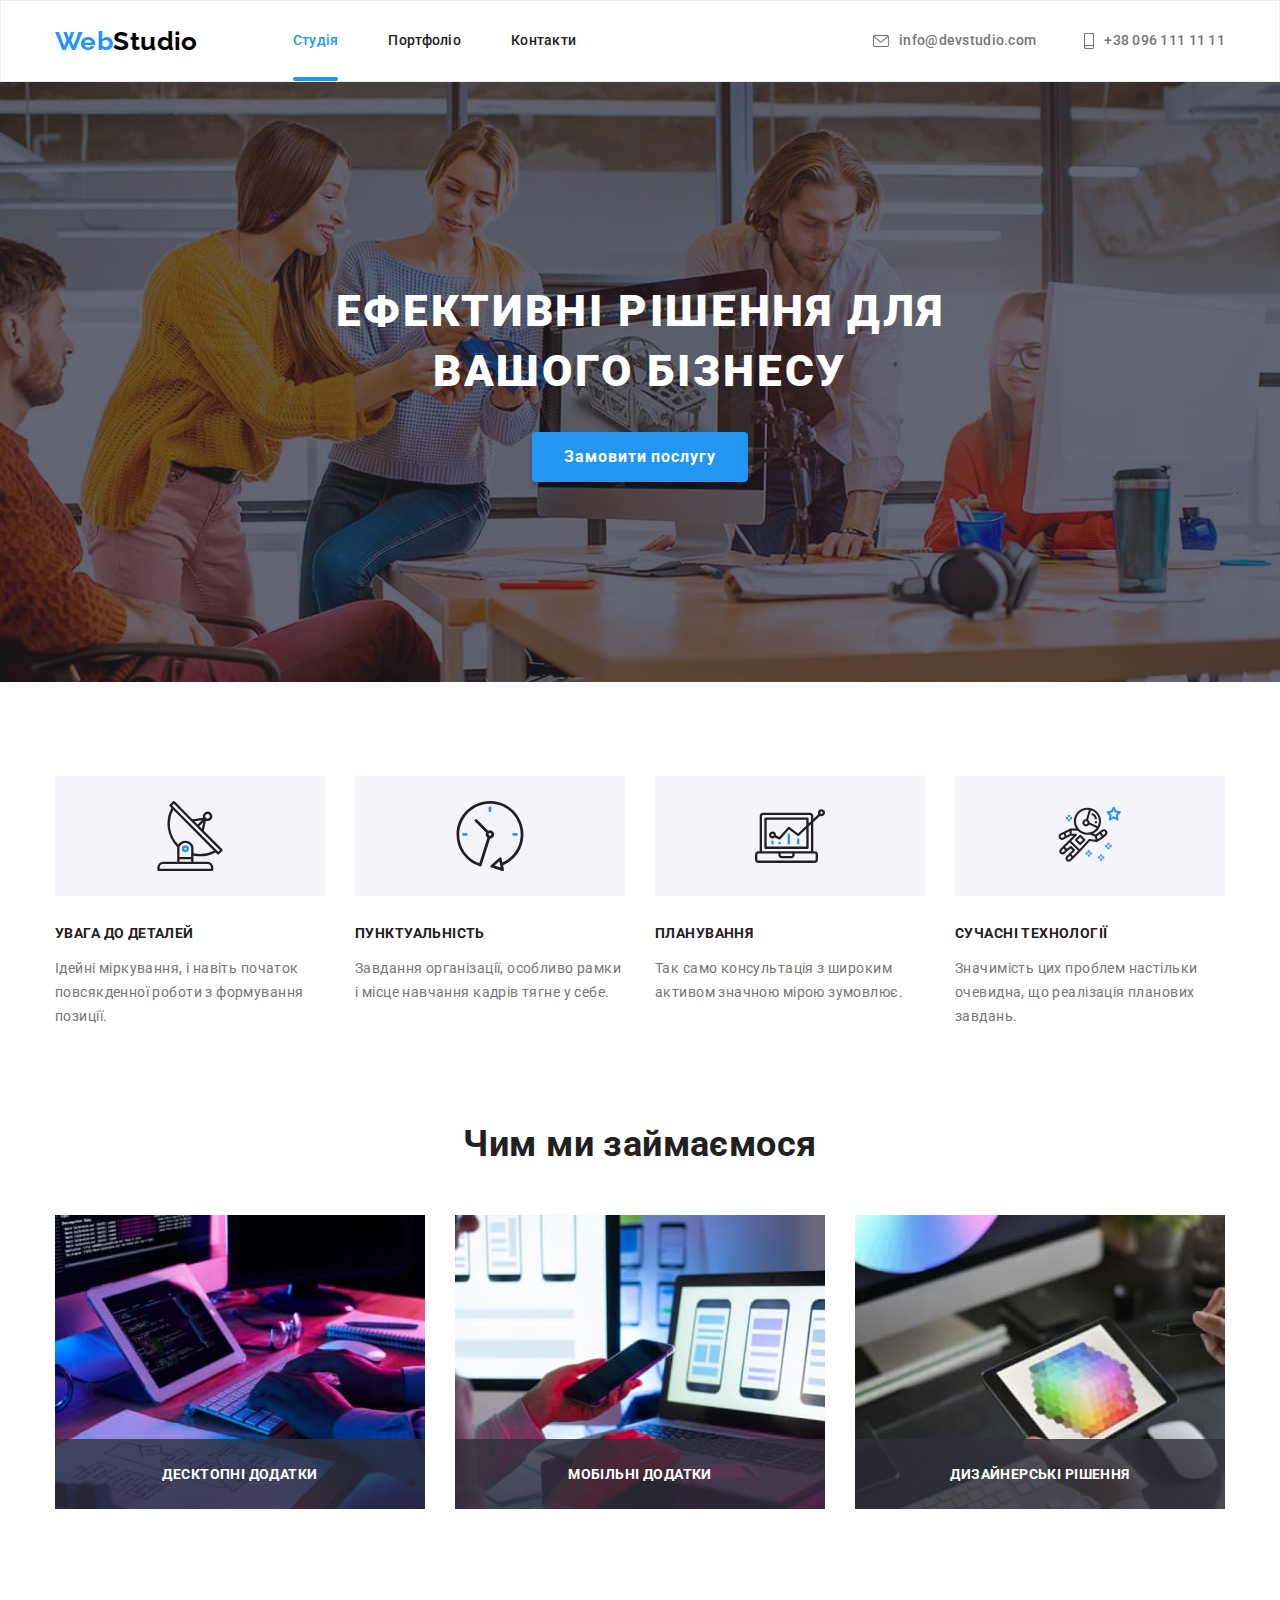
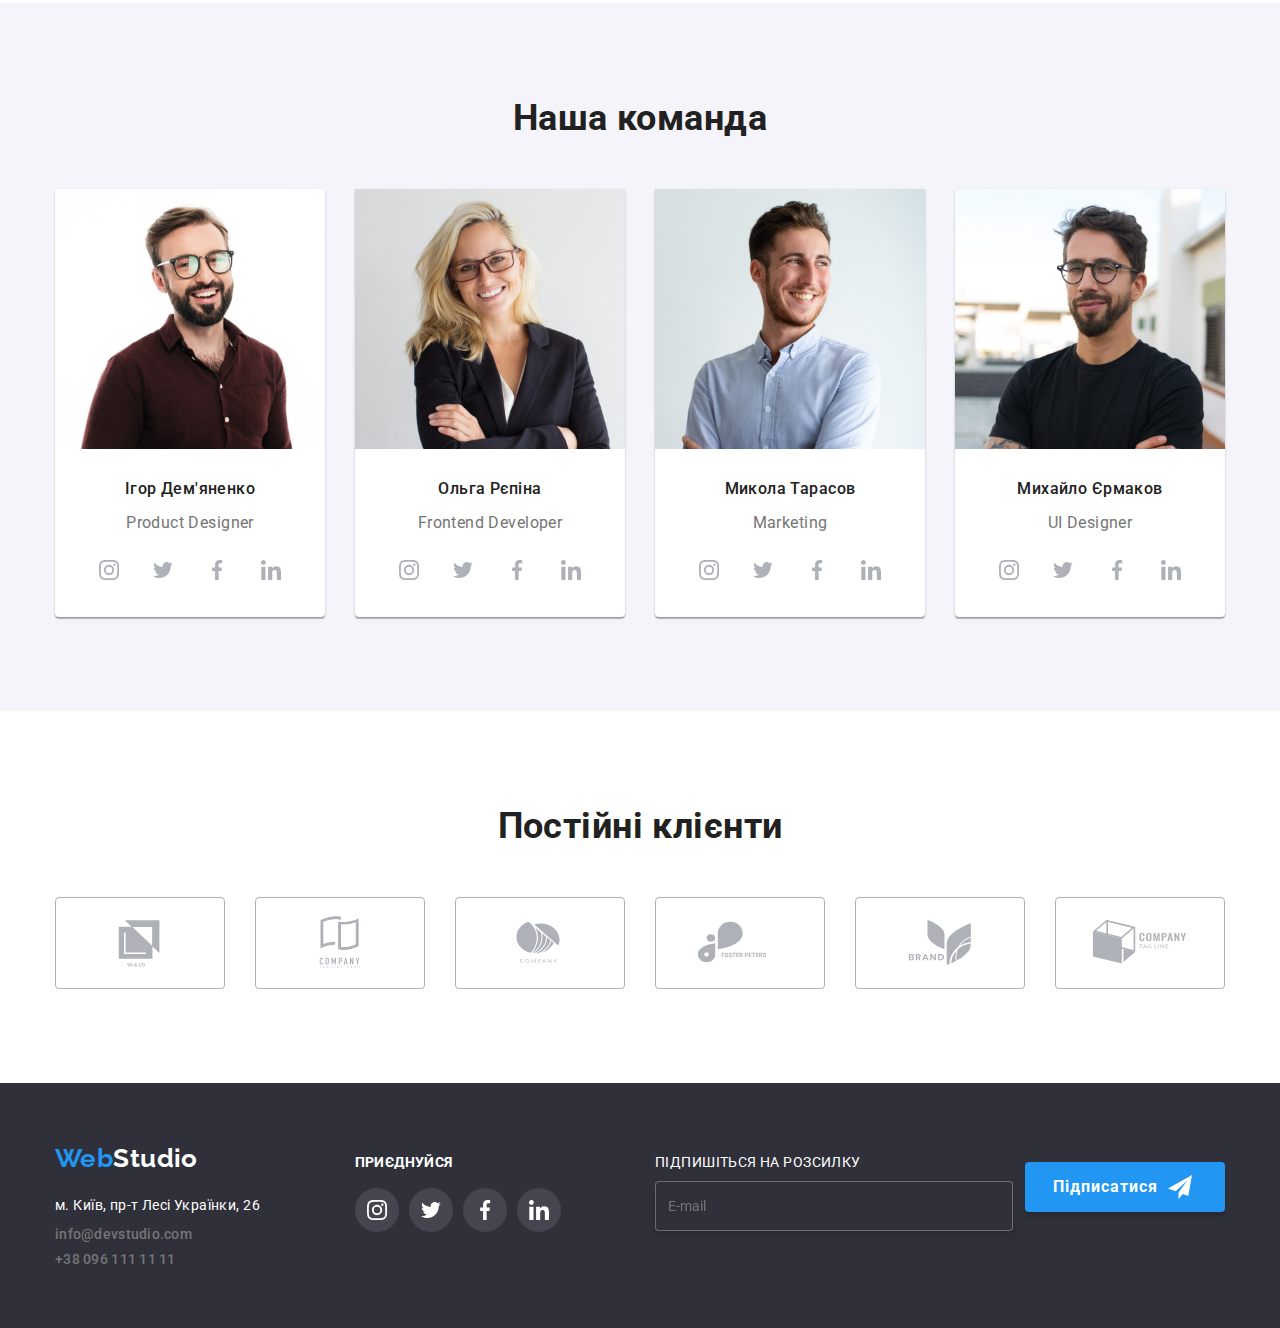
==== commit 0f50f52c: "оновлення футеру" ====
--- a/index.html
+++ b/index.html
@@ -416,9 +416,11 @@
                     </div>
                 </div>
                 <div class="footer-sociale-list-footer">
-                    <p class="modal-form-title-footer">Підпишіться на розсилку</p>
+                    <!-- <p class="modal-form-title-footer">Підпишіться на розсилку</p> -->
                     <form class="modal-form-footer">
                         <label class="modal-form-field-footer">
+                            <span class="modal-form-title-footer">Підпишіться на розсилку</span>
+
                             <input type="text" class="modal-form-input-footer" placeholder="E-mail" name="user_maill" />
                             
                         </label>
--- a/css/styles.css
+++ b/css/styles.css
@@ -622,6 +622,8 @@
   text-transform: uppercase;
   display: block; 
 }
+
+
 
 .modal-form-input-footer {
   width: 358px;
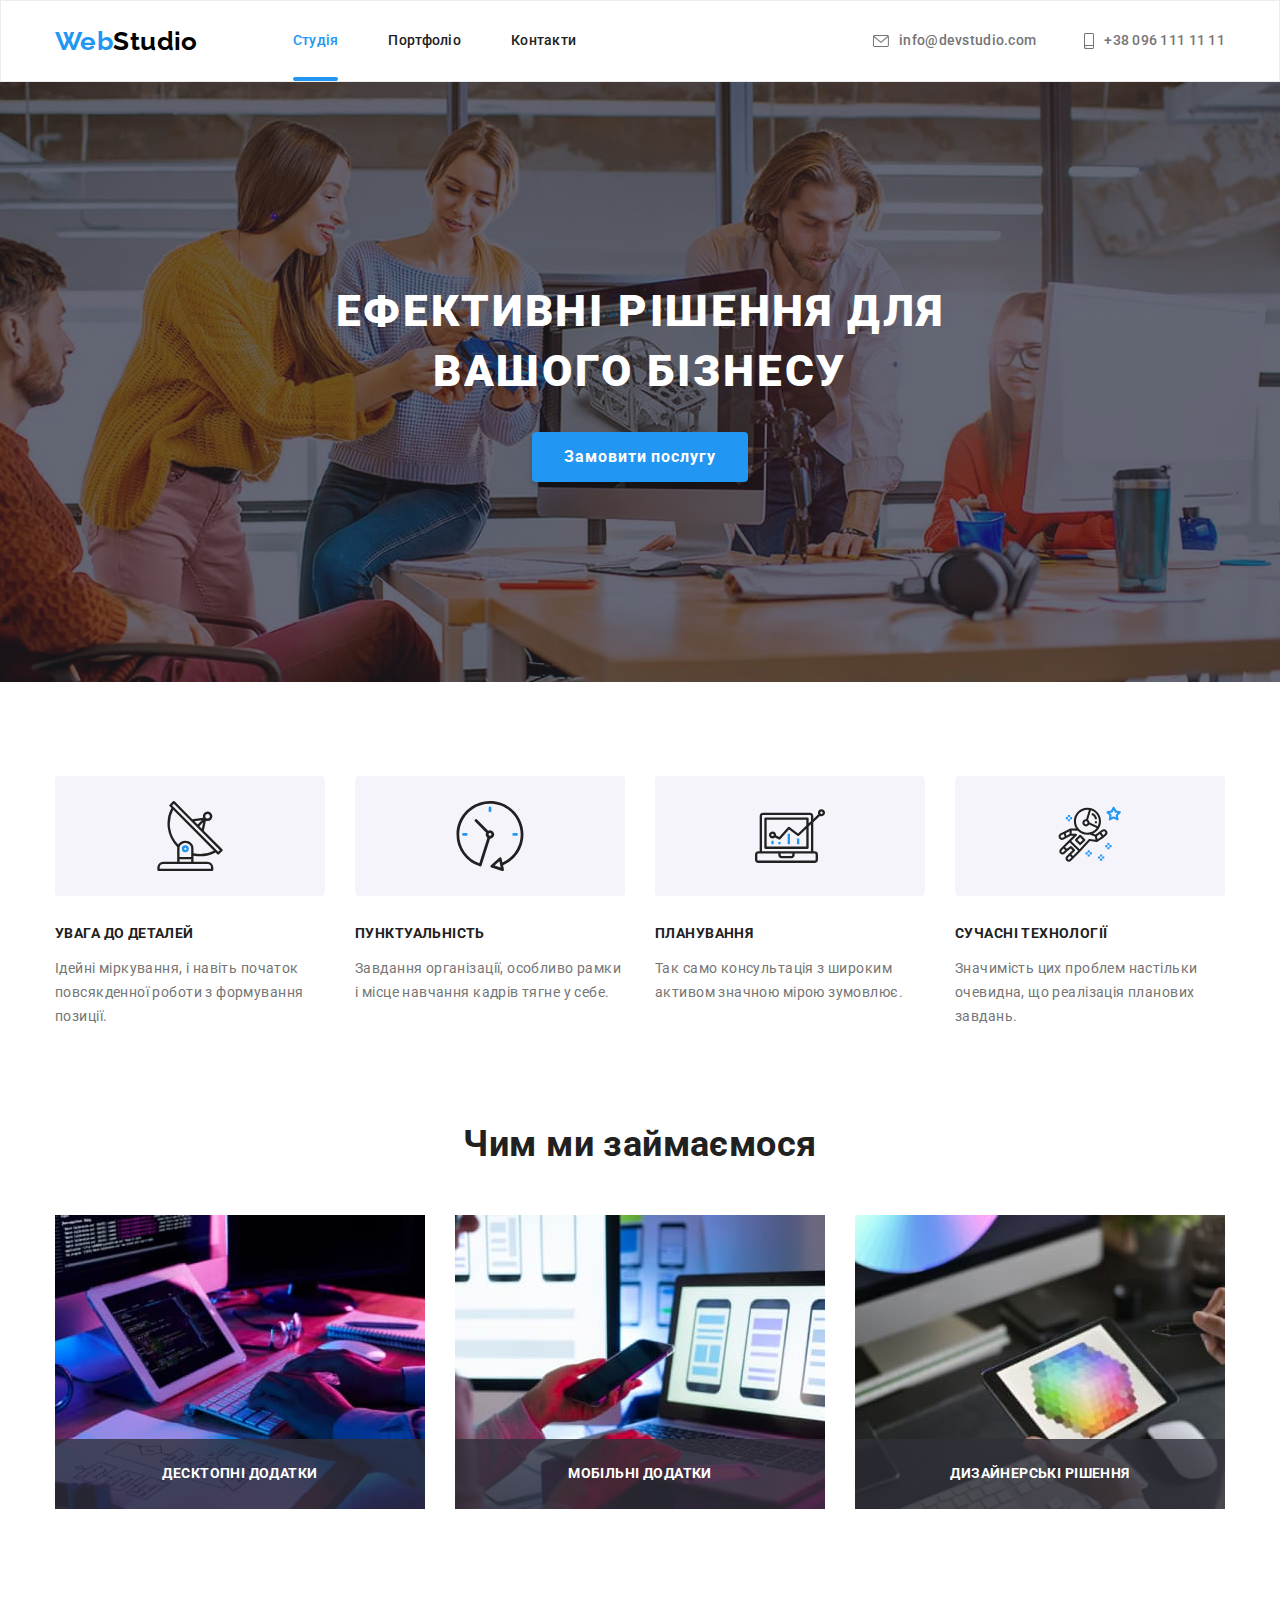
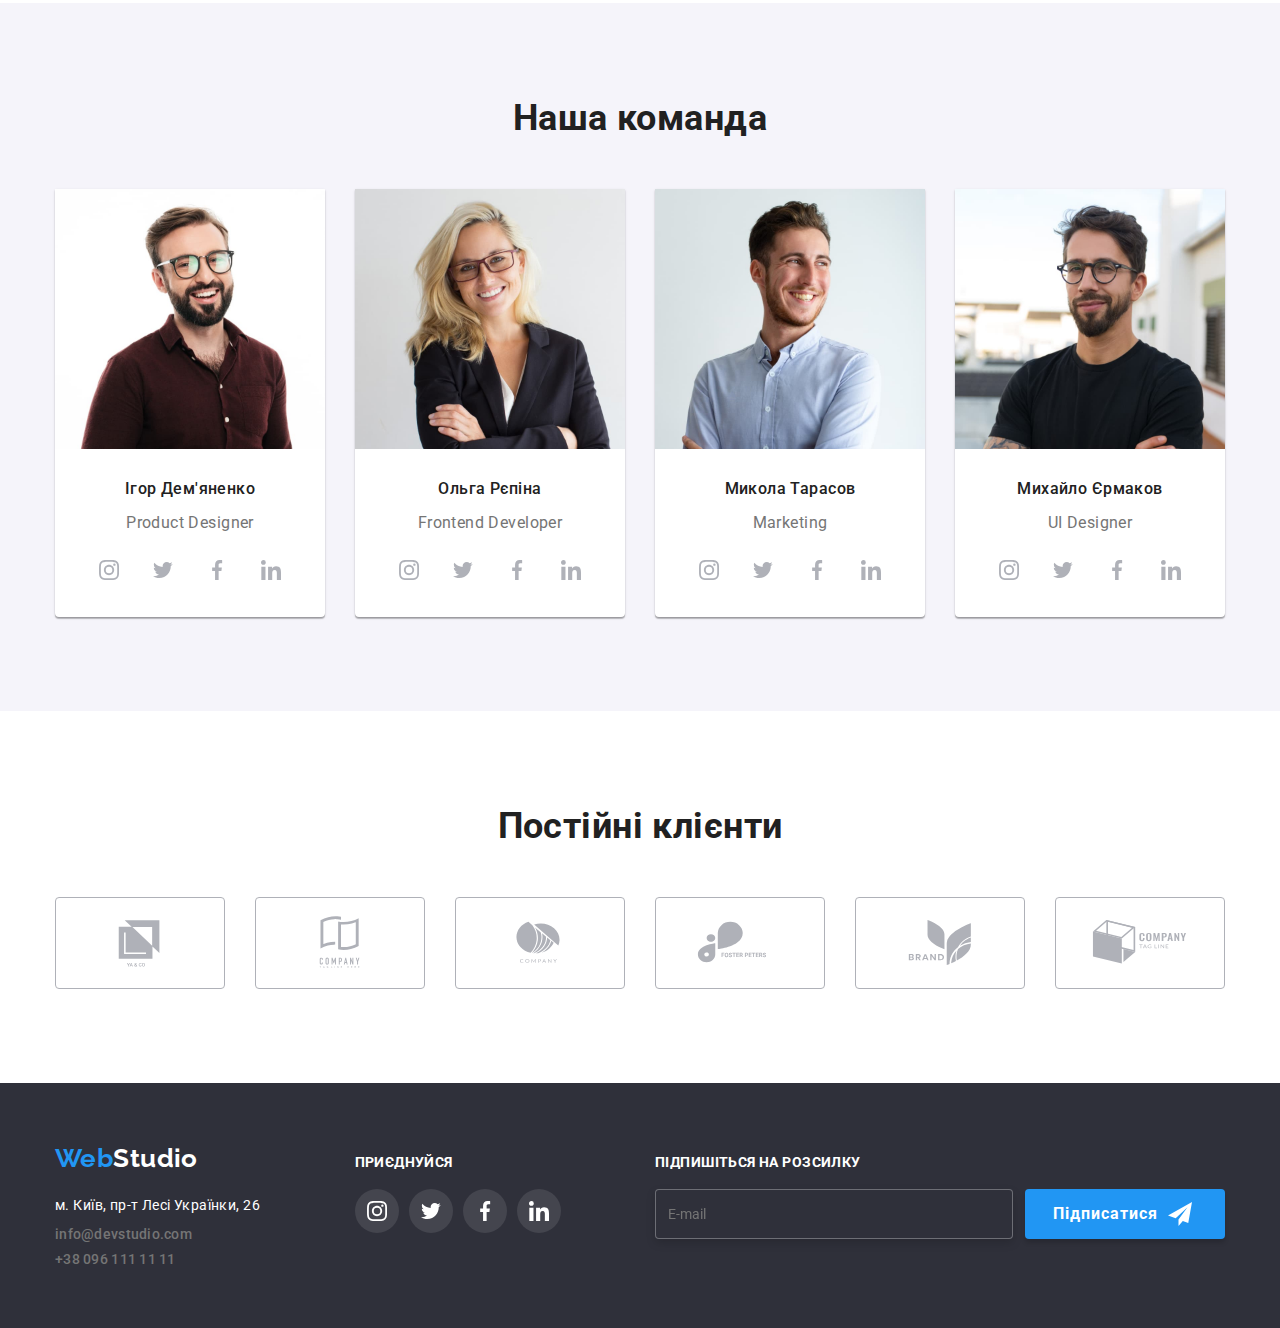
==== commit 533b1795: "модальне вікно/футер" ====
--- a/index.html
+++ b/index.html
@@ -416,12 +416,12 @@
                     </div>
                 </div>
                 <div class="footer-sociale-list-footer">
-                    <!-- <p class="modal-form-title-footer">Підпишіться на розсилку</p> -->
+                    <p class="modal-form-title-footer">Підпишіться на розсилку</p>
                     <form class="modal-form-footer">
                         <label class="modal-form-field-footer">
-                            <span class="modal-form-title-footer">Підпишіться на розсилку</span>
+                            
 
-                            <input type="text" class="modal-form-input-footer" placeholder="E-mail" name="user_maill" />
+                            <input type="mail" class="modal-form-input-footer" placeholder="E-mail" name="user_maill" />
                             
                         </label>
                         <button type="submit" class="modal-form-submit-foote">Підписатися
--- a/css/styles.css
+++ b/css/styles.css
@@ -361,13 +361,13 @@
   bottom: 0;
   left: 0; 
   
-  font-family: 'Roboto';
+  
   font-style: normal;
   font-weight: 700;
   font-size: 14px;
-  line-height: 16px;
+  line-height: 1.14;
   text-align: center;
-  letter-spacing: 0.03em;
+  
   text-transform: uppercase;
   color: var(--primary-text-color);
   background-color: rgba(47, 48, 58, 0.8);
@@ -565,12 +565,12 @@
 
 .footer-sociale {
   color: var(--primary-text-color); 
-  font-family: 'Roboto';
+  
   font-style: normal;
   font-weight: 700;
   font-size: 14px;
-  line-height: 16px;
-  letter-spacing: 0.03em;
+  line-height: 1.14;
+ 
   margin-bottom: 18.25px;
   text-transform: uppercase;
   display: block;
@@ -614,13 +614,13 @@
 
 .modal-form-title-footer {
   color: var(--primary-text-color); 
-  
+  font-weight: 700;
   font-size: 14px;
-  line-height: 1.14px;
+  line-height: 1.14;
  
   margin-bottom: 18.25px;
   text-transform: uppercase;
-  display: block; 
+  
 }
 
 
@@ -633,6 +633,7 @@
   border-radius: 4px;
   background-color: var(--accent-color);
   padding-left: 12px;
+  color: var(--primary-text-color);
 }
 
 .modal-form-submit-foote {
@@ -644,7 +645,7 @@
   border-radius: 4px; 
   cursor: pointer;
   border: none;
-  font-family: 'Roboto';
+  
   font-style: normal;
   font-weight: 700;
   display: flex;
@@ -660,7 +661,6 @@
 .modal-form-footer {
   display: flex;
 }
-
 
 .modal-close-icon-footer {
  margin-left: 10px;
@@ -788,8 +788,8 @@
   font-style: normal;
   font-weight: 400;
   font-size: 18px;
-  line-height: 28px;
-  letter-spacing: 0.03em;
+  line-height: 1.56;
+  
   height: 100%;
   width: 100%;
   /* overflow: auto; */
@@ -852,10 +852,12 @@
  
 }
 
-.modal-close-btn:hover {
+.modal-close-btn:hover,
+.modal-close-btn:focus {
   box-shadow: 0px 4px 4px rgba(0, 0, 0, 0.25);
   fill: var(--secondary-text-color-theme-light);
   cursor: pointer;
+  transition: var(--transition-dur-and-func);
 }
 
 .modal-form-title {
@@ -939,6 +941,8 @@
   appearance: none;
 }
 
+
+
 .modal-form-check-field {
   display: flex;
   margin-bottom: 30px;
@@ -952,12 +956,16 @@
   border-color: var(--secondary-text-color-theme-light);
 }
 
+.modal-close-btn:focus {
+  outline: none;
+}
+
 .modal-form-message::placeholder {
-  font-family: 'Roboto';
+ 
   font-style: normal;
-  font-weight: 400;
+ 
   font-size: 12px;
-  line-height: 14px;
+  line-height: 1.17;
   letter-spacing: 0.01em;
   color: rgba(117, 117, 117, 0.5);
 }
@@ -987,10 +995,11 @@
   display: block;
 }
 
-/* .modal-form-check:focus + .modal-form-own-checkbox {
-  background-color: var(--secondary-text-color-theme-light);
-  border: none;
-} */
+.modal-form-check:focus + .modal-form-own-checkbox {
+ background-color: var(--secondary-text-color-theme-light);
+ border: none;
+ transition: var(--transition-dur-and-func);
+}
 
 .modal-form-submit {
  border: none;
@@ -1003,11 +1012,11 @@
  background-color: var(--secondary-text-color-theme-light);
  box-shadow: 0px 4px 4px rgba(0, 0, 0, 0.15);
  border-radius: 4px;
- font-family: 'Roboto';
+
  font-style: normal;
- font-weight: 700;
+ 
  font-size: 16px;
- line-height: 30px;
+ line-height: 1.88;
 
  display: flex;
  align-items: center;
@@ -1017,22 +1026,22 @@
 }
 
 .modal-form-own-checkbox-text {
-  font-family: 'Roboto';
+ 
   font-style: normal;
-  font-weight: 400;
+
   font-size: 14px;
-  line-height: 24px;
-  letter-spacing: 0.03em;
+  line-height: 1.7;
+ 
   color: var(--primary-text-color-theme-light);
 }
 
 .modal-form-own-checkbox-contract {
-  font-family: 'Roboto';
+  
   font-style: normal;
-  font-weight: 400;
+  
   font-size: 14px;
-  line-height: 24px;
-  letter-spacing: 0.03em;
+  line-height: 1.7;
+
   text-decoration-line: underline;
   color: var(--secondary-text-color-theme-light);
 }